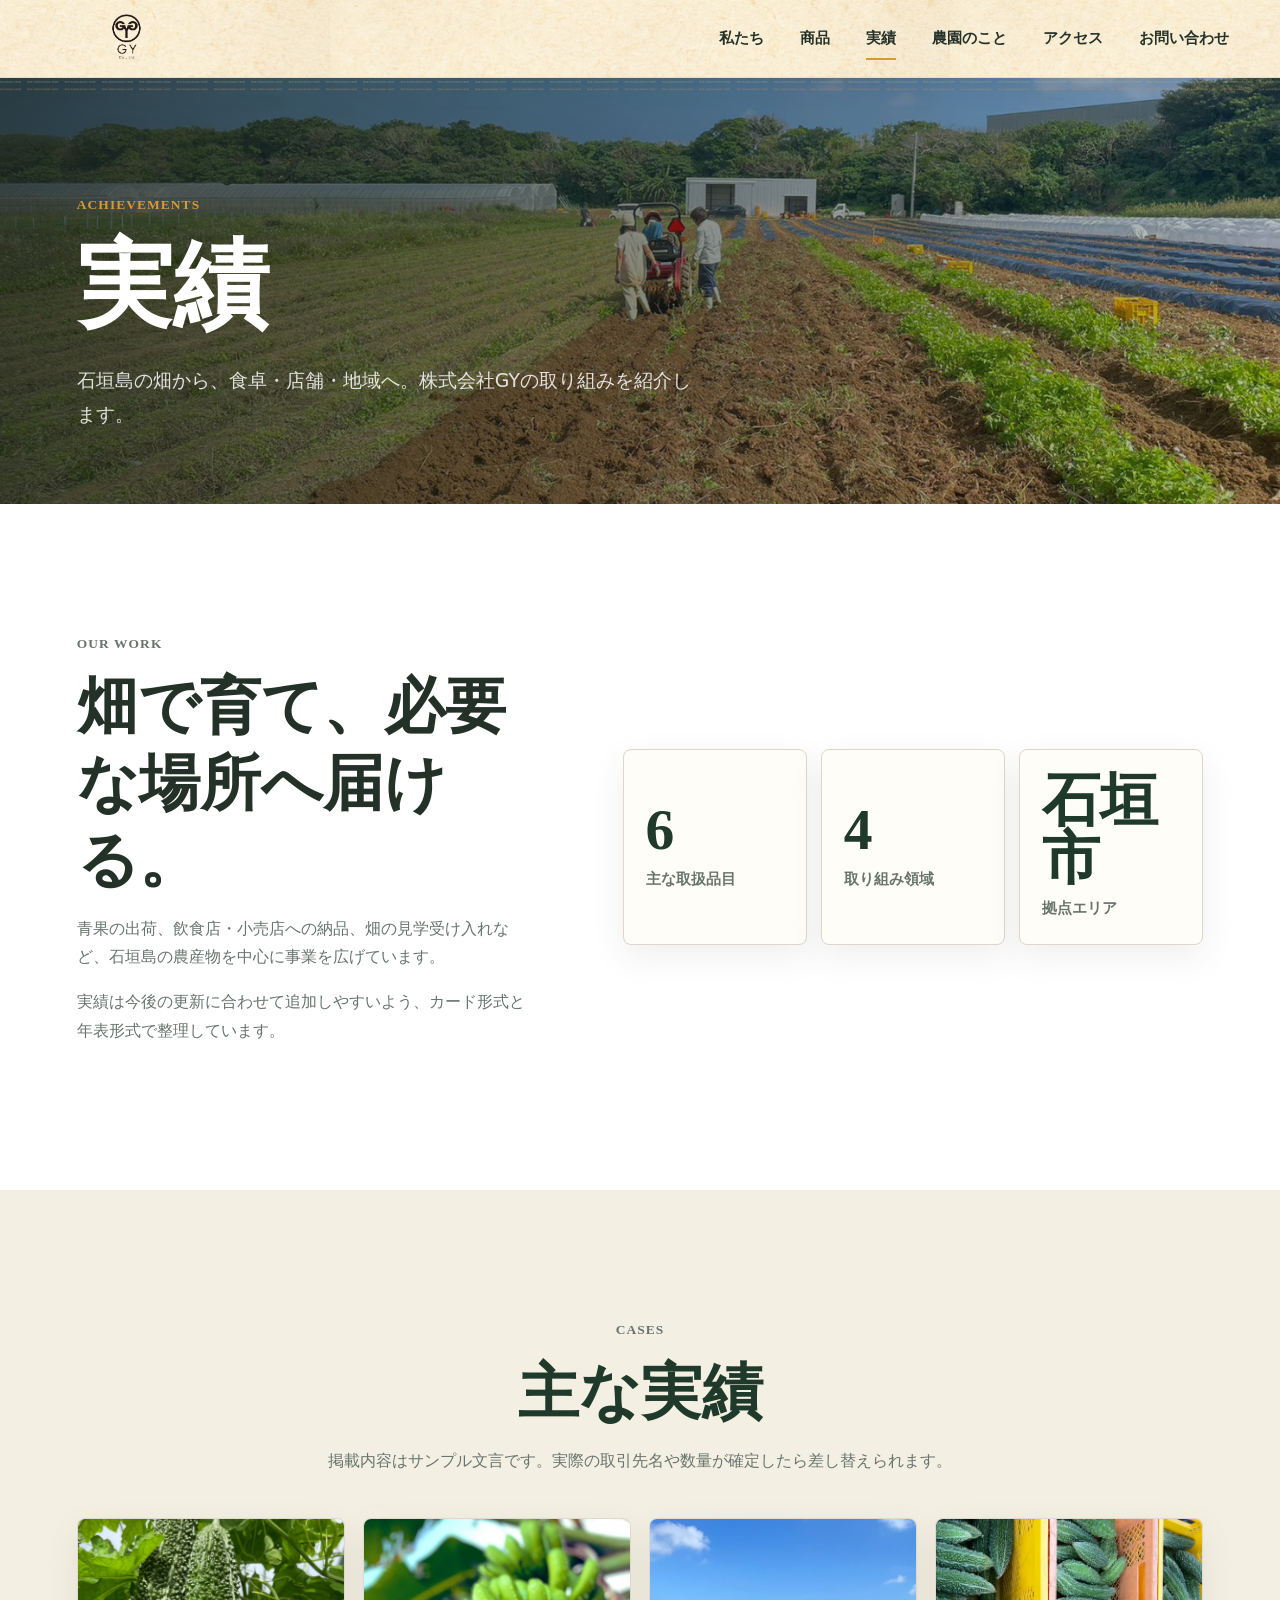
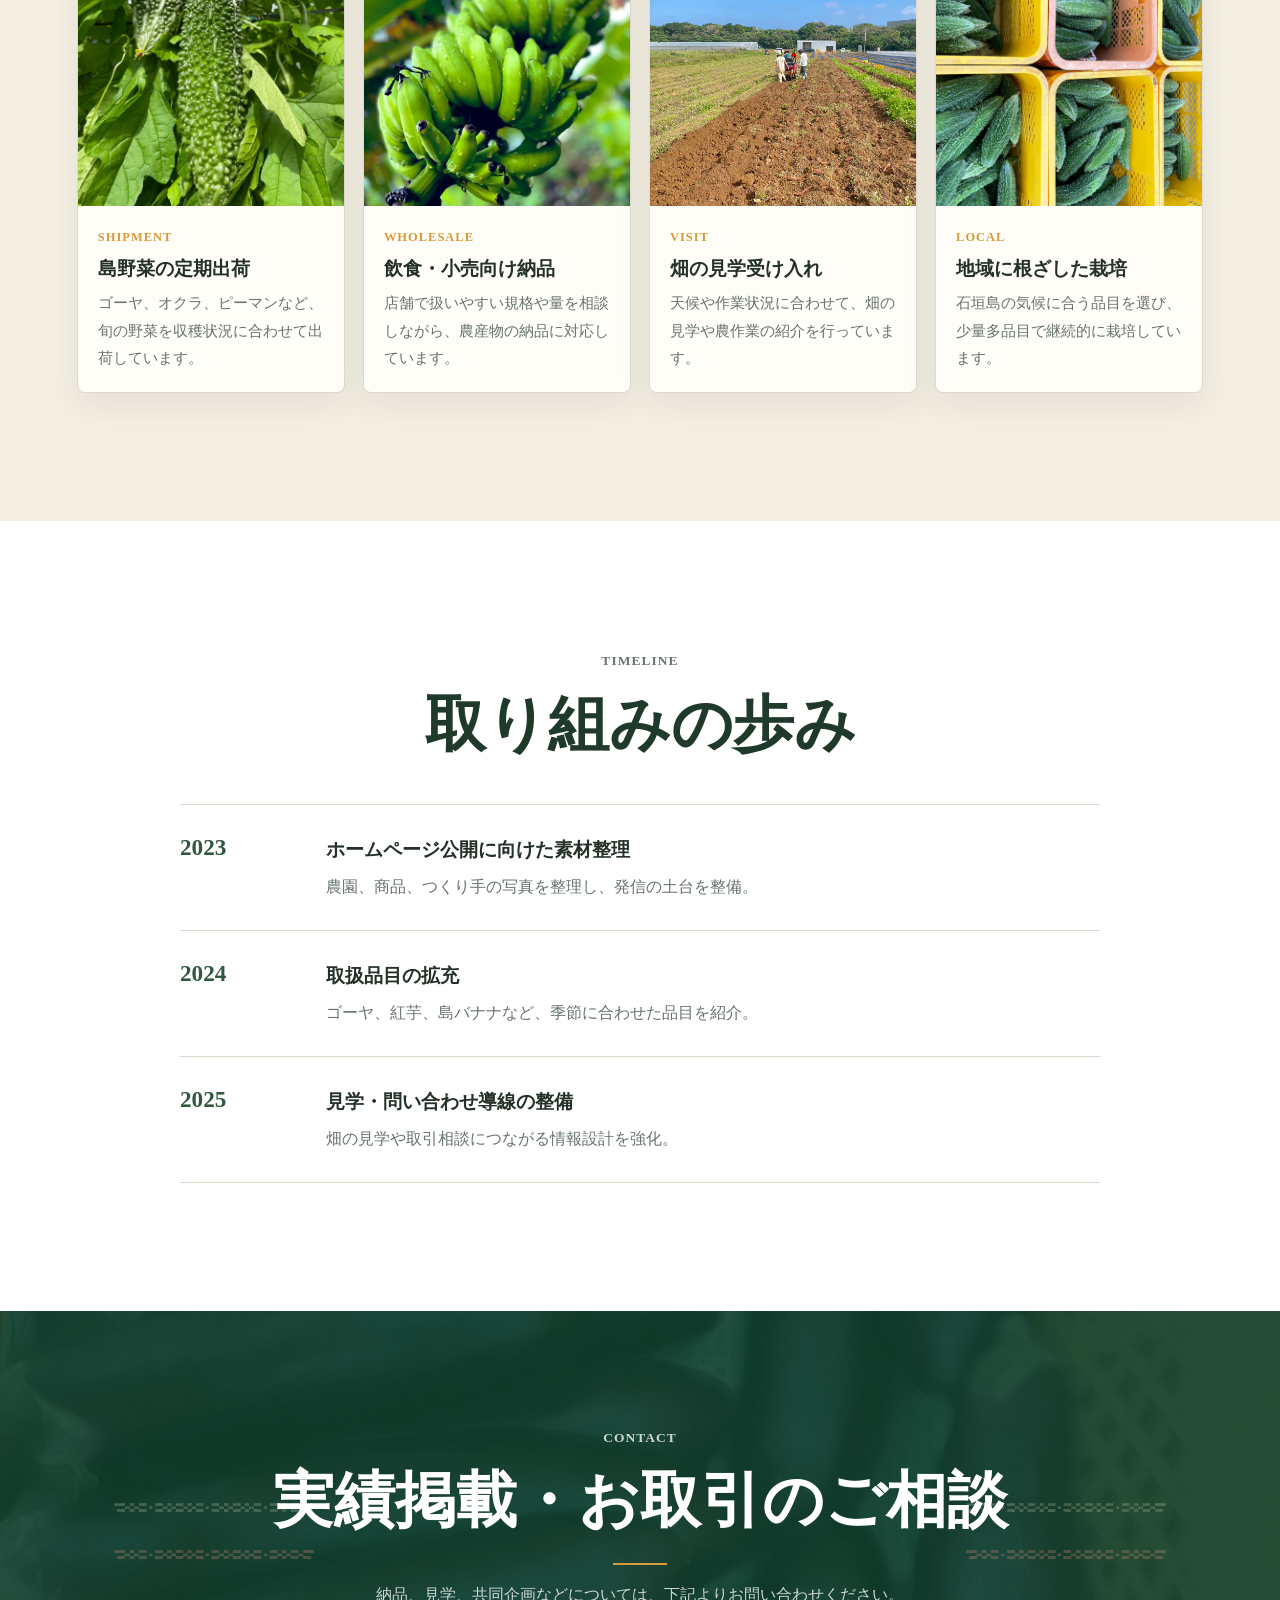
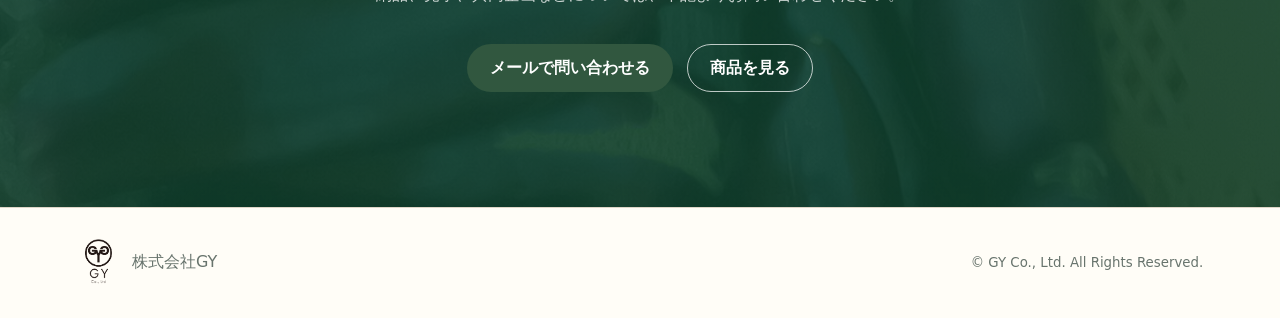
==== achievements.html @ 68aee855 "fix" ====
<!DOCTYPE html>
<html lang="ja">
<head>
  <meta charset="UTF-8">
  <meta name="viewport" content="width=device-width, initial-scale=1.0">
  <meta name="description" content="株式会社GYの出荷、取引、見学受け入れ、地域連携などの実績をご紹介します。">
  <meta name="referrer" content="strict-origin-when-cross-origin">
  <meta http-equiv="Content-Security-Policy" content="default-src 'self'; img-src 'self' data:; script-src 'self'; style-src 'self'; frame-src https://www.google.com; base-uri 'self'; form-action 'self'; object-src 'none'; upgrade-insecure-requests">
  <meta property="og:type" content="website">
  <meta property="og:title" content="実績 | 株式会社GY">
  <meta property="og:description" content="石垣島の畑から広がる、株式会社GYの取り組み実績です。">
  <meta property="og:image" content="./img/farm/LINE_ALBUM_HP素材_231117_31.jpg">
  <title>実績 | 株式会社GY</title>
  <link rel="stylesheet" href="./assets/css/styles.css">
  <script src="./assets/js/main.js" defer></script>
</head>
<body>
  <a class="skip-link" href="#main">本文へ移動</a>

  <header class="site-header" data-header>
    <a class="brand" href="./index.html#top" aria-label="株式会社GY ホーム">
      <img src="./img/logo_transparent.png" alt="株式会社GY" width="1122" height="1402">
    </a>

    <button class="menu-button" type="button" data-menu-button aria-controls="site-nav" aria-expanded="false">
      <span></span>
      <span></span>
      <span></span>
      <span class="sr-only">メニュー</span>
    </button>

    <nav class="site-nav" id="site-nav" data-menu>
      <a href="./index.html#about">私たち</a>
      <a href="./products.html">商品</a>
      <a href="./achievements.html" aria-current="page">実績</a>
      <a href="./index.html#farm">農園のこと</a>
      <a href="./index.html#access">アクセス</a>
      <a href="./index.html#contact">お問い合わせ</a>
    </nav>
  </header>

  <main id="main">
    <section class="page-hero achievements-page-hero" aria-labelledby="page-title">
      <div>
        <p class="eyebrow">Achievements</p>
        <h1 id="page-title">実績</h1>
        <p>石垣島の畑から、食卓・店舗・地域へ。株式会社GYの取り組みを紹介します。</p>
      </div>
    </section>

    <section class="section achievements-intro" aria-labelledby="achievement-summary-title">
      <div class="section-grid">
        <div class="section-copy">
          <p class="eyebrow">Our Work</p>
          <h2 id="achievement-summary-title">畑で育て、必要な場所へ届ける。</h2>
          <p>青果の出荷、飲食店・小売店への納品、畑の見学受け入れなど、石垣島の農産物を中心に事業を広げています。</p>
          <p>実績は今後の更新に合わせて追加しやすいよう、カード形式と年表形式で整理しています。</p>
        </div>
        <div class="achievement-stats" aria-label="実績概要">
          <div>
            <strong>6</strong>
            <span>主な取扱品目</span>
          </div>
          <div>
            <strong>4</strong>
            <span>取り組み領域</span>
          </div>
          <div>
            <strong>石垣市</strong>
            <span>拠点エリア</span>
          </div>
        </div>
      </div>
    </section>

    <section class="section achievements-section" aria-labelledby="achievement-list-title">
      <div class="section-heading">
        <p class="eyebrow">Cases</p>
        <h2 id="achievement-list-title">主な実績</h2>
        <p>掲載内容はサンプル文言です。実際の取引先名や数量が確定したら差し替えられます。</p>
      </div>

      <div class="achievement-grid">
        <article class="achievement-card">
          <img src="./img/item/goya/image.jpg" alt="ゴーヤ" width="768" height="1024" loading="lazy">
          <div>
            <p class="achievement-label">Shipment</p>
            <h3>島野菜の定期出荷</h3>
            <p>ゴーヤ、オクラ、ピーマンなど、旬の野菜を収穫状況に合わせて出荷しています。</p>
          </div>
        </article>
        <article class="achievement-card">
          <img src="./img/item/banana/image.jpg" alt="島バナナ" width="768" height="1024" loading="lazy">
          <div>
            <p class="achievement-label">Wholesale</p>
            <h3>飲食・小売向け納品</h3>
            <p>店舗で扱いやすい規格や量を相談しながら、農産物の納品に対応しています。</p>
          </div>
        </article>
        <article class="achievement-card">
          <img src="./img/farm/LINE_ALBUM_HP素材_231117_31.jpg" alt="畑での作業風景" width="1280" height="1280" loading="lazy">
          <div>
            <p class="achievement-label">Visit</p>
            <h3>畑の見学受け入れ</h3>
            <p>天候や作業状況に合わせて、畑の見学や農作業の紹介を行っています。</p>
          </div>
        </article>
        <article class="achievement-card">
          <img src="./img/farm/LINE_ALBUM_HP素材_231117_40.jpg" alt="農園の収穫物" width="1280" height="1280" loading="lazy">
          <div>
            <p class="achievement-label">Local</p>
            <h3>地域に根ざした栽培</h3>
            <p>石垣島の気候に合う品目を選び、少量多品目で継続的に栽培しています。</p>
          </div>
        </article>
      </div>
    </section>

    <section class="section timeline-section" aria-labelledby="timeline-title">
      <div class="section-heading">
        <p class="eyebrow">Timeline</p>
        <h2 id="timeline-title">取り組みの歩み</h2>
      </div>
      <ol class="timeline">
        <li>
          <time datetime="2023">2023</time>
          <div>
            <h3>ホームページ公開に向けた素材整理</h3>
            <p>農園、商品、つくり手の写真を整理し、発信の土台を整備。</p>
          </div>
        </li>
        <li>
          <time datetime="2024">2024</time>
          <div>
            <h3>取扱品目の拡充</h3>
            <p>ゴーヤ、紅芋、島バナナなど、季節に合わせた品目を紹介。</p>
          </div>
        </li>
        <li>
          <time datetime="2025">2025</time>
          <div>
            <h3>見学・問い合わせ導線の整備</h3>
            <p>畑の見学や取引相談につながる情報設計を強化。</p>
          </div>
        </li>
      </ol>
    </section>

    <section class="contact-section" aria-labelledby="achievement-contact-title">
      <div class="contact-inner">
        <p class="eyebrow">Contact</p>
        <h2 id="achievement-contact-title">実績掲載・お取引のご相談</h2>
        <p>納品、見学、共同企画などについては、下記よりお問い合わせください。</p>
        <div class="contact-actions">
          <a class="button button-primary" href="mailto:info@example.com">メールで問い合わせる</a>
          <a class="button button-outline" href="./products.html">商品を見る</a>
        </div>
      </div>
    </section>
  </main>

  <footer class="site-footer">
    <div>
      <img src="./img/logo_transparent.png" alt="株式会社GY" width="1122" height="1402" loading="lazy">
      <p>株式会社GY</p>
    </div>
    <small>&copy; GY Co., Ltd. All Rights Reserved.</small>
  </footer>
</body>
</html>
---- assets/css/styles.css ----
:root {
  --color-ink: #243128;
  --color-muted: #68746d;
  --color-paper: #fffdf7;
  --color-cream: #f4efe3;
  --color-leaf: #31573f;
  --color-leaf-dark: #1f392b;
  --color-sun: #d59a3a;
  --color-line: #ded6c8;
  --shadow-soft: 0 22px 70px rgba(34, 49, 40, 0.14);
  --header-height: 78px;
  font-family: "Hiragino Sans", "Yu Gothic", "YuGothic", "Noto Sans JP", system-ui, sans-serif;
}

* {
  box-sizing: border-box;
}

html {
  scroll-behavior: smooth;
  scroll-padding-top: var(--header-height);
}

body {
  margin: 0;
  color: var(--color-ink);
  background-color: var(--color-paper);
  background-image: url("../img/decor/paper-cream.png");
  background-position: center top;
  background-repeat: repeat;
  background-size: 560px auto;
  line-height: 1.8;
}

body.menu-open {
  overflow: hidden;
}

body.menu-open::before {
  position: fixed;
  inset: 0;
  z-index: 58;
  content: "";
  background: rgba(31, 57, 43, 0.38);
}

body.menu-open .site-header {
  z-index: 100;
}

img {
  display: block;
  max-width: 100%;
  height: auto;
}

a {
  color: inherit;
}

button,
a {
  -webkit-tap-highlight-color: transparent;
}

button {
  font: inherit;
}

.sr-only,
.skip-link {
  position: absolute;
  width: 1px;
  height: 1px;
  padding: 0;
  margin: -1px;
  overflow: hidden;
  clip: rect(0, 0, 0, 0);
  white-space: nowrap;
  border: 0;
}

.skip-link:focus {
  position: fixed;
  top: 12px;
  left: 12px;
  z-index: 100;
  width: auto;
  height: auto;
  padding: 10px 14px;
  clip: auto;
  color: #fff;
  background: var(--color-leaf-dark);
  border-radius: 999px;
}

.site-header {
  position: fixed;
  inset: 0 0 auto;
  z-index: 50;
  height: var(--header-height);
  display: flex;
  align-items: center;
  justify-content: space-between;
  gap: 28px;
  padding: 14px clamp(18px, 4vw, 56px);
  background-color: rgba(255, 253, 247, 0.94);
  background-image: url("../img/decor/paper-cream.png");
  background-position: center top;
  background-repeat: repeat;
  background-size: 560px auto;
  border-bottom: 1px solid rgba(222, 214, 200, 0.7);
  backdrop-filter: blur(16px);
}

.brand {
  display: inline-flex;
  align-items: center;
  justify-content: center;
  width: 86px;
  height: 48px;
  overflow: hidden;
}

.brand img {
  width: auto;
  height: 44px;
  object-fit: contain;
}

.site-nav {
  display: flex;
  align-items: center;
  gap: clamp(18px, 3vw, 36px);
  font-size: 0.92rem;
  font-weight: 700;
  letter-spacing: 0;
}

.site-nav a {
  position: relative;
  text-decoration: none;
}

.site-nav a::after {
  position: absolute;
  right: 0;
  bottom: -8px;
  left: 0;
  height: 2px;
  content: "";
  background: var(--color-sun);
  transform: scaleX(0);
  transform-origin: left;
  transition: transform 180ms ease;
}

.site-nav a:hover::after,
.site-nav a:focus-visible::after,
.site-nav a[aria-current="page"]::after {
  transform: scaleX(1);
}

.menu-button {
  display: none;
}

.hero {
  position: relative;
  min-height: 100svh;
  display: grid;
  align-items: end;
  padding: calc(var(--header-height) + 64px) clamp(18px, 6vw, 84px) 66px;
  overflow: hidden;
  color: #fff;
  background: var(--color-leaf-dark);
}

.hero-slider,
.hero-slide,
.hero::after {
  position: absolute;
  inset: 0;
}

.hero-slide {
  opacity: 0;
  background-position: center;
  background-size: cover;
  transform: scale(1.03);
  transition: opacity 900ms ease, transform 6s ease;
}

.hero-slide-1 {
  background-image: url("../../img/slider/image1.jpg");
}

.hero-slide-2 {
  background-image: url("../../img/slider/image2.jpg");
}

.hero-slide-3 {
  background-image: url("../../img/slider/image3.jpg");
}

.hero-slide-4 {
  background-image: url("../../img/slider/image4.jpg");
}

.hero-slide-5 {
  background-image: url("../../img/slider/image5.jpg");
}

.hero-slide.is-active {
  opacity: 1;
  transform: scale(1);
}

.hero::after {
  content: "";
  background:
    linear-gradient(90deg, rgba(18, 28, 22, 0.78), rgba(18, 28, 22, 0.28) 56%, rgba(18, 28, 22, 0.1)),
    linear-gradient(0deg, rgba(18, 28, 22, 0.48), rgba(18, 28, 22, 0.08));
}

.hero-content {
  position: relative;
  z-index: 1;
  max-width: 760px;
}

.eyebrow {
  margin: 0 0 12px;
  color: var(--color-sun);
  font-family: Georgia, "Times New Roman", serif;
  font-size: 0.84rem;
  font-weight: 700;
  letter-spacing: 0.08em;
  text-transform: uppercase;
}

.hero h1,
.section h2,
.story-copy h2,
.contact-inner h2 {
  margin: 0;
  font-family: "Hiragino Mincho ProN", "Yu Mincho", YuMincho, serif;
  font-weight: 700;
  letter-spacing: 0;
  line-height: 1.25;
}

.hero h1 {
  max-width: 9em;
  font-size: clamp(3rem, 8vw, 6.8rem);
}

.hero-copy {
  max-width: 620px;
  margin: 28px 0 0;
  font-size: clamp(1rem, 1.6vw, 1.18rem);
}

.hero-actions,
.contact-actions {
  display: flex;
  flex-wrap: wrap;
  gap: 14px;
  margin-top: 34px;
}

.button {
  display: inline-flex;
  min-height: 48px;
  align-items: center;
  justify-content: center;
  padding: 12px 22px;
  border: 1px solid transparent;
  border-radius: 999px;
  cursor: pointer;
  font-weight: 700;
  line-height: 1.2;
  text-decoration: none;
  transition: transform 180ms ease, background 180ms ease, color 180ms ease, border-color 180ms ease;
}

.button:hover,
.button:focus-visible {
  transform: translateY(-2px);
}

.button-primary {
  color: #fff;
  background: var(--color-leaf);
}

.button-primary:hover,
.button-primary:focus-visible {
  background: var(--color-leaf-dark);
}

.button-ghost {
  color: #fff;
  border-color: rgba(255, 255, 255, 0.72);
  background: rgba(255, 255, 255, 0.08);
}

.button-outline {
  color: var(--color-leaf-dark);
  border-color: var(--color-leaf);
  background: transparent;
}

.button-outline:hover,
.button-outline:focus-visible {
  color: #fff;
  background: var(--color-leaf);
}

.hero-note {
  position: absolute;
  right: clamp(18px, 4vw, 56px);
  bottom: 28px;
  z-index: 1;
  margin: 0;
  font-family: Georgia, "Times New Roman", serif;
  font-size: 0.84rem;
  letter-spacing: 0.08em;
  writing-mode: vertical-rl;
}

.section {
  padding: clamp(72px, 10vw, 128px) clamp(18px, 6vw, 84px);
}

.section-grid {
  display: grid;
  grid-template-columns: minmax(0, 0.88fr) minmax(0, 1.12fr);
  gap: clamp(36px, 7vw, 96px);
  align-items: center;
  max-width: 1180px;
  margin: 0 auto;
}

.section-copy {
  max-width: 560px;
}

.section-copy h2,
.section-heading h2,
.story-copy h2,
.contact-inner h2 {
  font-size: clamp(2rem, 4.8vw, 4.1rem);
}

.section-copy p,
.section-heading p,
.story-copy p,
.contact-inner p,
address {
  color: var(--color-muted);
  font-style: normal;
}

.photo-pair {
  display: grid;
  grid-template-columns: 1fr 0.72fr;
  gap: 18px;
  align-items: end;
}

.photo-pair img {
  width: 100%;
  aspect-ratio: 4 / 5;
  object-fit: cover;
  border-radius: 8px;
  box-shadow: var(--shadow-soft);
}

.photo-pair img:nth-child(2) {
  transform: translateY(42px);
}

.products-section {
  background: var(--color-cream);
}

.section-heading {
  max-width: 760px;
  margin: 0 auto 42px;
  text-align: center;
}

.product-grid {
  display: grid;
  grid-template-columns: repeat(4, minmax(0, 1fr));
  gap: 18px;
  max-width: 1220px;
  margin: 0 auto;
}

.product-card {
  overflow: hidden;
  background: var(--color-paper);
  border: 1px solid rgba(222, 214, 200, 0.9);
  border-radius: 8px;
  box-shadow: 0 12px 34px rgba(34, 49, 40, 0.08);
}

.product-card img {
  width: 100%;
  aspect-ratio: 1 / 1.18;
  object-fit: cover;
}

.product-card div {
  padding: 20px;
}

.product-card h3,
.person-card h3 {
  margin: 0 0 6px;
  font-size: 1.22rem;
  line-height: 1.35;
}

.product-card p {
  margin: 0;
  color: var(--color-muted);
  font-size: 0.95rem;
}

.product-label {
  margin-bottom: 8px;
  color: var(--color-sun) !important;
  font-family: Georgia, "Times New Roman", serif;
  font-size: 0.78rem !important;
  font-weight: 700;
  letter-spacing: 0.08em;
  text-transform: uppercase;
}

.is-hidden {
  display: none;
}

.products-section > .button {
  margin: 34px auto 0;
}

.page-hero {
  min-height: 56svh;
  display: grid;
  align-items: end;
  padding: calc(var(--header-height) + 72px) clamp(18px, 6vw, 84px) 72px;
  color: #fff;
  background:
    linear-gradient(90deg, rgba(18, 28, 22, 0.76), rgba(18, 28, 22, 0.22)),
    url("../../img/farm/LINE_ALBUM_HP素材_231117_28.jpg") center / cover;
}

.achievements-page-hero {
  background:
    linear-gradient(90deg, rgba(18, 28, 22, 0.78), rgba(18, 28, 22, 0.24)),
    url("../../img/farm/LINE_ALBUM_HP素材_231117_31.jpg") center / cover;
}

.page-hero > div {
  max-width: 760px;
}

.page-hero h1 {
  margin: 0;
  font-family: "Hiragino Mincho ProN", "Yu Mincho", YuMincho, serif;
  font-size: clamp(3rem, 8vw, 6rem);
  line-height: 1.18;
  letter-spacing: 0;
}

.page-hero p:last-child {
  max-width: 620px;
  margin: 22px 0 0;
  color: rgba(255, 255, 255, 0.84);
  font-size: clamp(1rem, 1.6vw, 1.18rem);
}

.products-page-section {
  background: var(--color-paper);
}

.product-grid-wide {
  grid-template-columns: repeat(3, minmax(0, 1fr));
}

.product-slider-shell {
  max-width: 1220px;
  margin: 0 auto;
}

.achievements-intro {
  background: #fff;
}

.achievement-stats {
  display: grid;
  grid-template-columns: repeat(3, minmax(0, 1fr));
  gap: 14px;
}

.achievement-stats div {
  min-height: 156px;
  display: grid;
  align-content: center;
  gap: 8px;
  padding: 22px;
  border: 1px solid var(--color-line);
  border-radius: 8px;
  background: var(--color-paper);
  box-shadow: 0 12px 34px rgba(34, 49, 40, 0.08);
}

.achievement-stats strong {
  color: var(--color-leaf-dark);
  font-family: Georgia, "Times New Roman", serif;
  font-size: clamp(2rem, 4.5vw, 3.8rem);
  line-height: 1;
}

.achievement-stats span {
  color: var(--color-muted);
  font-size: 0.92rem;
  font-weight: 700;
}

.achievements-section {
  background: var(--color-cream);
}

.achievement-grid {
  display: grid;
  grid-template-columns: repeat(4, minmax(0, 1fr));
  gap: 18px;
  max-width: 1220px;
  margin: 0 auto;
}

.achievement-card {
  overflow: hidden;
  border: 1px solid rgba(222, 214, 200, 0.9);
  border-radius: 8px;
  background: var(--color-paper);
  box-shadow: 0 12px 34px rgba(34, 49, 40, 0.08);
}

.achievement-card img {
  width: 100%;
  aspect-ratio: 1 / 1.08;
  object-fit: cover;
}

.achievement-card div {
  padding: 20px;
}

.achievement-card h3 {
  margin: 0 0 8px;
  font-size: 1.2rem;
  line-height: 1.35;
}

.achievement-card p {
  margin: 0;
  color: var(--color-muted);
  font-size: 0.95rem;
}

.achievement-label {
  margin-bottom: 8px !important;
  color: var(--color-sun) !important;
  font-family: Georgia, "Times New Roman", serif;
  font-size: 0.78rem !important;
  font-weight: 700;
  letter-spacing: 0.08em;
  text-transform: uppercase;
}

.timeline-section {
  background: #fff;
}

.timeline {
  max-width: 920px;
  margin: 0 auto;
  padding: 0;
  list-style: none;
}

.timeline li {
  display: grid;
  grid-template-columns: 120px 1fr;
  gap: 26px;
  padding: 28px 0;
  border-top: 1px solid var(--color-line);
}

.timeline li:last-child {
  border-bottom: 1px solid var(--color-line);
}

.timeline time {
  color: var(--color-leaf);
  font-family: Georgia, "Times New Roman", serif;
  font-size: 1.45rem;
  font-weight: 700;
  line-height: 1.25;
}

.timeline h3 {
  margin: 0 0 6px;
  font-size: 1.18rem;
}

.timeline p {
  margin: 0;
  color: var(--color-muted);
}

.story-band {
  display: grid;
  grid-template-columns: minmax(0, 1.08fr) minmax(0, 0.92fr);
  min-height: 680px;
  background: var(--color-leaf-dark);
  color: #fff;
}

.story-media img {
  width: 100%;
  height: 100%;
  min-height: 420px;
  object-fit: cover;
}

.story-copy {
  align-self: center;
  padding: clamp(56px, 8vw, 100px);
}

.story-copy p,
.story-copy dd {
  color: rgba(255, 255, 255, 0.78);
}

.farm-facts {
  display: grid;
  gap: 18px;
  margin: 34px 0 0;
}

.farm-facts div {
  padding-top: 18px;
  border-top: 1px solid rgba(255, 255, 255, 0.18);
}

.farm-facts dt {
  color: var(--color-sun);
  font-family: Georgia, "Times New Roman", serif;
  font-size: 0.78rem;
  font-weight: 700;
  letter-spacing: 0.08em;
  text-transform: uppercase;
}

.farm-facts dd {
  margin: 2px 0 0;
}

.people-grid {
  display: grid;
  grid-template-columns: repeat(2, minmax(0, 360px));
  justify-content: center;
  gap: 22px;
}

.person-card {
  display: grid;
  grid-template-columns: 112px 1fr;
  gap: 18px;
  align-items: center;
  padding: 18px;
  border: 1px solid var(--color-line);
  border-radius: 8px;
  background: #fff;
}

.person-card img {
  width: 112px;
  aspect-ratio: 1;
  object-fit: cover;
  object-position: center top;
  border-radius: 50%;
}

.person-card p {
  margin: 0;
  color: var(--color-muted);
}

.person-role {
  margin-bottom: 6px !important;
  color: var(--color-sun) !important;
  font-size: 0.82rem;
  font-weight: 700;
  letter-spacing: 0.08em;
  text-transform: uppercase;
}

.access-section {
  position: relative;
  overflow: hidden;
  background:
    linear-gradient(rgba(255, 253, 247, 0.76), rgba(255, 253, 247, 0.76)),
    url("../img/decor/paper-cream.png") center / 720px auto;
}

.access-section::before,
.access-section::after {
  position: absolute;
  content: "";
  background: url("../img/decor/crop-sketches.png") center / contain no-repeat;
  opacity: 0.16;
  pointer-events: none;
}

.access-section::before {
  left: -80px;
  bottom: -40px;
  width: min(32vw, 420px);
  aspect-ratio: 1;
}

.access-section::after {
  right: -90px;
  top: 18%;
  width: min(26vw, 360px);
  aspect-ratio: 1;
  transform: scaleX(-1);
}

.access-section .section-grid {
  position: relative;
  z-index: 1;
}

.access-section .section-copy h2 {
  position: relative;
  margin-bottom: 30px;
}

.access-section .section-copy h2::after,
.contact-inner h2::after {
  display: block;
  width: 54px;
  height: 2px;
  margin-top: 24px;
  content: "";
  background: var(--color-sun);
}

.access-info {
  display: grid;
  gap: 0;
  margin-top: 28px;
  border-top: 1px solid rgba(222, 199, 163, 0.62);
}

.access-info div {
  display: grid;
  grid-template-columns: 42px 1fr;
  gap: 18px;
  padding: 18px 0;
  border-bottom: 1px solid rgba(222, 199, 163, 0.62);
}

.access-info p {
  margin: 0;
  color: var(--color-ink);
}

.access-info strong {
  display: inline-block;
  margin-bottom: 6px;
}

.access-icon {
  display: grid;
  width: 34px;
  height: 34px;
  place-items: center;
  color: var(--color-leaf-dark);
  background: rgba(49, 87, 63, 0.12);
  border-radius: 50%;
  font-size: 0.72rem;
}

.access-section address {
  display: none;
}

.map-frame {
  min-height: 430px;
  overflow: hidden;
  padding: 18px;
  border: 1px solid rgba(222, 199, 163, 0.76);
  border-radius: 18px;
  background:
    linear-gradient(rgba(255, 253, 247, 0.72), rgba(255, 253, 247, 0.72)),
    url("../img/decor/paper-cream.png") center / 560px auto;
  box-shadow: 0 18px 38px rgba(54, 41, 22, 0.16);
}

.map-frame iframe {
  width: 100%;
  height: 100%;
  min-height: 430px;
  border: 0;
  border-radius: 12px;
}

.contact-section {
  position: relative;
  padding: clamp(72px, 9vw, 120px) clamp(18px, 6vw, 84px);
  overflow: hidden;
  color: #fff;
  background:
    linear-gradient(rgba(16, 62, 43, 0.9), rgba(16, 62, 43, 0.9)),
    url("../../img/farm/LINE_ALBUM_HP素材_231117_39.jpg") center / cover;
}

.contact-section::before {
  position: absolute;
  inset: 0;
  content: "";
  background:
    url("../img/decor/ornament-lines.png") 9% 42% / 240px auto no-repeat,
    url("../img/decor/ornament-lines.png") 91% 42% / 240px auto no-repeat;
  opacity: 0.32;
  pointer-events: none;
}

.contact-inner {
  position: relative;
  z-index: 1;
  max-width: 760px;
  margin: 0 auto;
  text-align: center;
}

.contact-inner p {
  color: rgba(255, 255, 255, 0.78);
}

.contact-inner h2::after {
  margin-right: auto;
  margin-left: auto;
}

.contact-actions {
  justify-content: center;
}

.contact-section .button-outline {
  color: #fff;
  border-color: rgba(255, 255, 255, 0.72);
}

.contact-section .button-outline:hover,
.contact-section .button-outline:focus-visible {
  color: var(--color-leaf-dark);
  background: #fff;
}

.site-footer {
  display: flex;
  align-items: center;
  justify-content: space-between;
  gap: 24px;
  padding: 28px clamp(18px, 6vw, 84px);
  color: var(--color-muted);
  background: var(--color-paper);
  border-top: 1px solid var(--color-line);
}

.site-footer div {
  display: flex;
  align-items: center;
  gap: 12px;
}

.site-footer img {
  width: auto;
  height: 54px;
  object-fit: contain;
}

.site-footer p,
.site-footer small {
  margin: 0;
}

body {
  background-color: #fbf4e5;
  background-image: url("../img/decor/paper-cream.png");
  background-size: 720px auto;
}

.site-header {
  background-color: rgba(255, 250, 239, 0.96);
  background-image: url("../img/decor/paper-cream.png");
  background-size: 620px auto;
  box-shadow: 0 10px 28px rgba(54, 41, 22, 0.08);
}

.site-header::after {
  position: absolute;
  right: 0;
  bottom: -18px;
  left: 0;
  height: 18px;
  content: "";
  background: url("../img/decor/ornament-lines.png") center / auto 28px repeat-x;
  opacity: 0.55;
  pointer-events: none;
}

.brand {
  width: 150px;
  height: 60px;
}

.brand img {
  height: 56px;
}

.hero {
  min-height: clamp(560px, 82svh, 860px);
  margin-top: 0;
  border-bottom: 1px solid rgba(222, 199, 163, 0.65);
}

.hero::before {
  position: absolute;
  right: 0;
  bottom: 0;
  left: 0;
  z-index: 1;
  height: 18px;
  content: "";
  background: url("../img/decor/ornament-lines.png") center / auto 28px repeat-x;
  opacity: 0.5;
  pointer-events: none;
}

.hero + .people-section {
  position: relative;
  overflow: hidden;
}

.hero + .people-section::before,
.products-section::after {
  position: absolute;
  content: "";
  background-repeat: no-repeat;
  background-size: contain;
  pointer-events: none;
  opacity: 0.78;
}

.hero + .people-section::before {
  top: 28px;
  left: -28px;
  width: min(26vw, 280px);
  aspect-ratio: 1;
  background-image: url("../img/decor/leaf-flower-left.png");
}

.products-section {
  position: relative;
  overflow: hidden;
  background:
    linear-gradient(rgba(246, 235, 216, 0.74), rgba(246, 235, 216, 0.74)),
    url("../img/decor/paper-cream.png") center / 720px auto;
}

.products-section::after {
  right: -34px;
  top: 28px;
  width: min(22vw, 250px);
  aspect-ratio: 1;
  background-image: url("../img/decor/leaf-corner-right.png");
}

.section-heading {
  position: relative;
  z-index: 1;
}

.section-heading h2 {
  color: var(--color-leaf-dark);
}

.people-grid {
  grid-template-columns: repeat(2, minmax(0, 500px));
  max-width: 1120px;
  margin: 0 auto;
}

.person-card {
  position: relative;
  grid-template-columns: 190px 1fr;
  min-height: 250px;
  padding: 34px 42px;
  overflow: hidden;
  border-color: rgba(222, 199, 163, 0.78);
  border-radius: 8px;
  background:
    linear-gradient(rgba(255, 253, 247, 0.92), rgba(255, 253, 247, 0.92)),
    url("../img/decor/paper-cream.png") center / 620px auto;
  box-shadow: 0 18px 36px rgba(66, 50, 29, 0.12);
}

.person-card::after {
  position: absolute;
  right: -20px;
  bottom: -18px;
  width: 180px;
  aspect-ratio: 1;
  content: "";
  background: url("../img/decor/crop-sketches.png") right bottom / 360px auto no-repeat;
  opacity: 0.2;
}

.person-card img {
  width: 170px;
  box-shadow: 0 8px 20px rgba(54, 41, 22, 0.12);
}

.person-card h3 {
  color: var(--color-leaf-dark);
  font-family: "Hiragino Mincho ProN", "Yu Mincho", YuMincho, serif;
  font-size: clamp(1.8rem, 3vw, 2.4rem);
}

.person-card div {
  position: relative;
  z-index: 1;
}

.person-role,
.product-label {
  color: var(--color-sun) !important;
}

.product-grid {
  position: relative;
  z-index: 1;
}

.product-card {
  position: relative;
  border-color: rgba(222, 199, 163, 0.8);
  background:
    linear-gradient(rgba(255, 253, 247, 0.9), rgba(255, 253, 247, 0.9)),
    url("../img/decor/paper-cream.png") center / 560px auto;
  box-shadow: 0 14px 30px rgba(66, 50, 29, 0.12);
}

.product-card div {
  position: relative;
  min-height: 160px;
  padding-right: 58px;
}

.product-card h3 {
  color: var(--color-leaf-dark);
  font-family: "Hiragino Mincho ProN", "Yu Mincho", YuMincho, serif;
}

.product-card div::after {
  position: absolute;
  right: 16px;
  bottom: 12px;
  width: 80px;
  height: 56px;
  content: "";
  background: url("../img/decor/crop-sketches.png") center / 220px auto no-repeat;
  opacity: 0.16;
}

.product-arrow {
  position: absolute;
  right: 18px;
  bottom: 18px;
  z-index: 1;
  display: grid;
  width: 40px;
  height: 40px;
  place-items: center;
  color: #fff;
  background: var(--color-leaf-dark);
  border-radius: 50%;
  font-size: 1.2rem;
  line-height: 1;
  text-decoration: none;
}

.products-section > .button {
  position: relative;
  z-index: 1;
}

@media (prefers-reduced-motion: reduce) {
  *,
  *::before,
  *::after {
    scroll-behavior: auto !important;
    transition-duration: 0.01ms !important;
    animation-duration: 0.01ms !important;
    animation-iteration-count: 1 !important;
  }
}

@media (max-width: 1120px) {
  .site-nav {
    gap: 18px;
    font-size: 0.86rem;
  }
}

@media (max-width: 1020px) {
  .product-grid,
  .achievement-grid {
    grid-template-columns: repeat(2, minmax(0, 1fr));
  }

  .section-grid,
  .story-band {
    grid-template-columns: 1fr;
  }

  .story-copy {
    max-width: 720px;
  }
}

@media (max-width: 760px) {
  :root {
    --header-height: 96px;
  }

  .site-header {
    justify-content: center;
    padding: 12px 18px;
    background-color: rgba(255, 253, 247, 0.98);
    background-image: url("../img/decor/paper-cream.png");
    background-position: center top;
    background-repeat: repeat;
    background-size: 520px auto;
    backdrop-filter: none;
    -webkit-backdrop-filter: none;
  }

  .brand {
    position: relative;
    z-index: 61;
    width: 132px;
    height: 70px;
    pointer-events: auto;
  }

  .brand img {
    width: auto;
    height: 64px;
  }

  .menu-button {
    position: relative;
    z-index: 80;
    display: flex;
    width: 64px;
    height: 64px;
    align-items: stretch;
    justify-content: center;
    flex-direction: column;
    gap: 9px;
    padding: 0;
    border: 0;
    border-radius: 0;
    background: transparent;
    overflow: visible;
  }

  .site-header .menu-button {
    position: absolute;
    top: max(16px, env(safe-area-inset-top));
    right: max(20px, env(safe-area-inset-right));
    z-index: 90;
  }

  .menu-button span:not(.sr-only) {
    width: 32px;
    height: 3px;
    background: var(--color-ink);
    transition: transform 180ms ease, opacity 180ms ease;
  }

  .menu-button[aria-expanded="true"] span:nth-child(1) {
    transform: translateY(12px) rotate(45deg);
  }

  .menu-button[aria-expanded="true"] span:nth-child(2) {
    opacity: 0;
  }

  .menu-button[aria-expanded="true"] span:nth-child(3) {
    transform: translateY(-12px) rotate(-45deg);
  }

  .site-nav {
    position: fixed;
    top: 0;
    right: 0;
    bottom: auto;
    left: auto;
    z-index: 75;
    display: flex;
    flex-direction: column;
    align-items: stretch;
    gap: 0;
    width: min(86vw, 360px);
    max-width: calc(100vw - 24px);
    height: 100vh;
    height: 100dvh;
    visibility: hidden;
    padding: calc(env(safe-area-inset-top) + 92px) max(22px, env(safe-area-inset-right)) 34px 22px;
    overflow-y: auto;
    border-left: 1px solid var(--color-line);
    background-color: rgba(255, 253, 247, 0.98);
    background-image: url("../img/decor/paper-cream.png");
    background-position: center top;
    background-repeat: repeat;
    background-size: 520px auto;
    font-size: 1.32rem;
    opacity: 0;
    box-shadow: -20px 0 50px rgba(34, 49, 40, 0.18);
    transform: translateX(100%);
    transition: opacity 180ms ease, visibility 180ms ease, transform 180ms ease;
  }

  .site-nav a {
    width: 100%;
    max-width: 280px;
    padding: 15px 0;
    border-bottom: 1px solid rgba(222, 214, 200, 0.42);
    text-align: left;
  }

  .site-nav a::after {
    display: none;
  }

  .site-nav.is-open {
    visibility: visible;
    opacity: 1;
    transform: translateX(0);
  }

  .hero {
    min-height: 92svh;
    padding: calc(var(--header-height) + 44px) 18px 58px;
  }

  .page-hero {
    min-height: 360px;
    padding: calc(var(--header-height) + 42px) 28px 48px;
  }

  .hero h1 {
    font-size: clamp(2.7rem, 14vw, 4.5rem);
  }

  .hero-copy {
    margin-top: 20px;
  }

  .hero-actions,
  .contact-actions {
    display: grid;
    grid-template-columns: 1fr;
  }

  .button {
    width: 100%;
  }

  .hero-note {
    display: none;
  }

  .section {
    padding: 64px 18px;
  }

  .products-page-section {
    position: relative;
    padding: 48px 18px 64px;
  }

  .products-page-section::before,
  .products-page-section::after {
    position: absolute;
    content: "";
    background-repeat: no-repeat;
    background-size: contain;
    opacity: 0.34;
    pointer-events: none;
  }

  .products-page-section::before {
    top: 10px;
    left: -56px;
    width: 180px;
    aspect-ratio: 1;
    background-image: url("../img/decor/leaf-corner-right.png");
    transform: scaleX(-1) rotate(-8deg);
  }

  .products-page-section::after {
    right: -64px;
    top: 110px;
    width: 160px;
    aspect-ratio: 1;
    background-image: url("../img/decor/leaf-flower-left.png");
  }

  .products-page-section .section-heading {
    position: relative;
    z-index: 1;
    margin-bottom: 30px;
  }

  .products-page-section .section-heading h2 {
    font-size: clamp(2rem, 10vw, 3.2rem);
  }

  .photo-pair {
    grid-template-columns: 1fr;
    gap: 22px;
    padding: 0 clamp(8px, 4vw, 18px);
  }

  .photo-pair img {
    aspect-ratio: 1 / 1.08;
    border-radius: 28% 28% 24% 24% / 18% 18% 16% 16%;
    box-shadow: 0 18px 44px rgba(34, 49, 40, 0.14);
  }

  .photo-pair img:nth-child(2) {
    transform: none;
  }

  .product-grid,
  .achievement-grid,
  .achievement-stats,
  .people-grid {
    grid-template-columns: 1fr;
  }

  .products-page-section .product-slider-shell {
    position: relative;
    z-index: 1;
    max-width: none;
    margin: 0;
    padding: 0;
    overflow: visible;
    border: 0;
    background: transparent;
    box-shadow: none;
  }

  .products-page-section .product-slider-shell::before {
    display: none;
  }

  .products-page-section .product-grid-wide {
    display: grid;
    grid-template-columns: repeat(2, minmax(0, 1fr));
    max-width: none;
    gap: 16px;
    margin: 0;
    padding: 0;
    overflow: visible;
  }

  .product-card,
  .achievement-card {
    display: grid;
    grid-template-columns: 42% 1fr;
  }

  .products-page-section .product-card {
    display: grid;
    grid-template-columns: 1fr;
    border: 1px solid rgba(222, 199, 163, 0.82);
    border-radius: 8px;
    box-shadow: 0 12px 26px rgba(66, 50, 29, 0.12);
  }

  .product-card img,
  .achievement-card img {
    height: 100%;
    aspect-ratio: auto;
  }

  .products-page-section .product-card img {
    height: auto;
    aspect-ratio: 1 / 0.86;
  }

  .product-card div,
  .achievement-card div {
    padding: 16px;
  }

  .products-page-section .product-card div {
    min-height: 190px;
    padding: 18px 16px 58px;
  }

  .products-page-section .product-card h3 {
    font-size: 1.45rem;
  }

  .products-page-section .product-card p {
    font-size: 0.92rem;
  }

  .products-page-section .product-arrow {
    width: 38px;
    height: 38px;
  }

  .achievement-stats div {
    min-height: 120px;
  }

  .timeline li {
    grid-template-columns: 1fr;
    gap: 10px;
  }

  .story-band {
    min-height: 0;
  }

  .story-copy {
    padding: 54px 18px 64px;
  }

  .person-card {
    grid-template-columns: 86px 1fr;
  }

  .person-card img {
    width: 86px;
  }

  .map-frame,
  .map-frame iframe {
    min-height: 340px;
  }

  .access-section .section-grid {
    gap: 30px;
  }

  .access-info div {
    grid-template-columns: 36px 1fr;
    gap: 14px;
  }

  .contact-section {
    padding: 74px 18px;
  }

  .contact-inner h2 {
    font-size: clamp(2.1rem, 10vw, 3.4rem);
  }

  .site-footer {
    display: grid;
    justify-items: start;
    padding: 24px 18px;
  }
}

@media (max-width: 420px) {
  .product-card,
  .achievement-card {
    grid-template-columns: 1fr;
  }

  .product-card img,
  .achievement-card img {
    aspect-ratio: 1.2;
  }
}
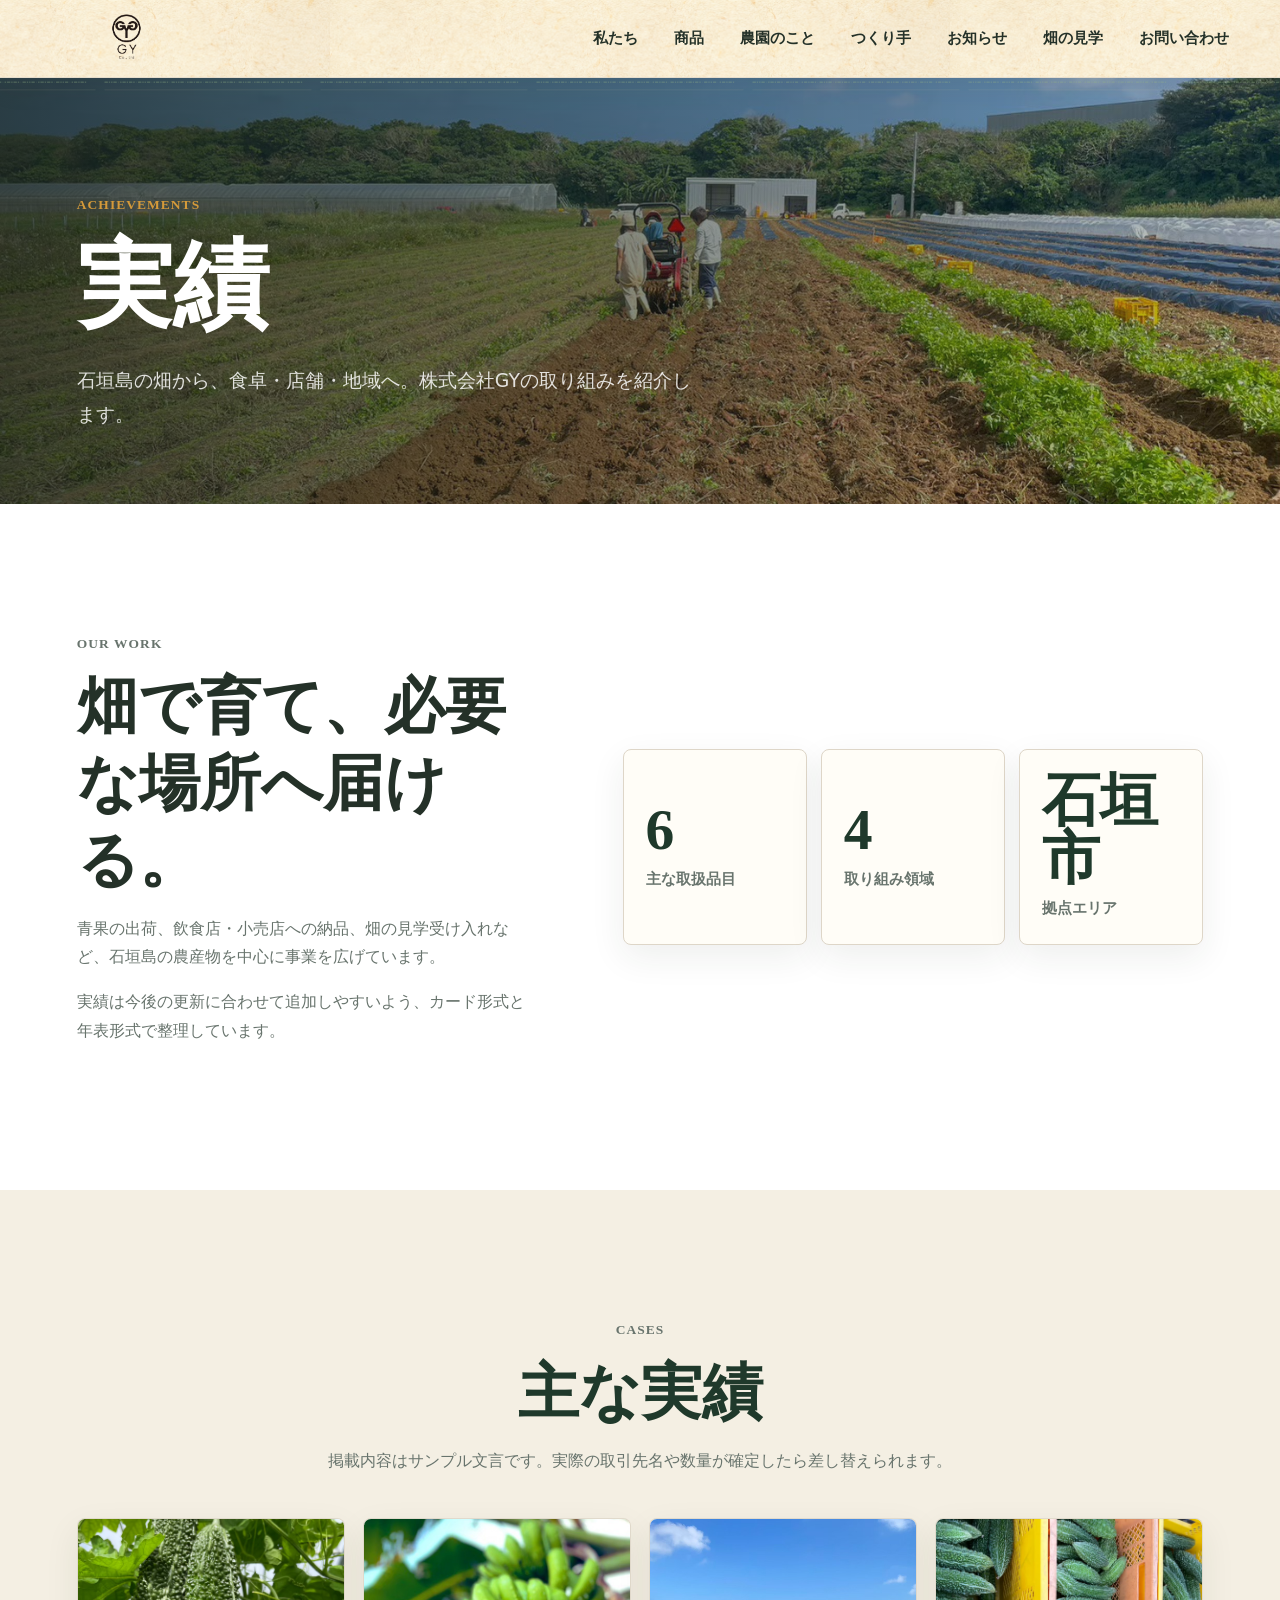
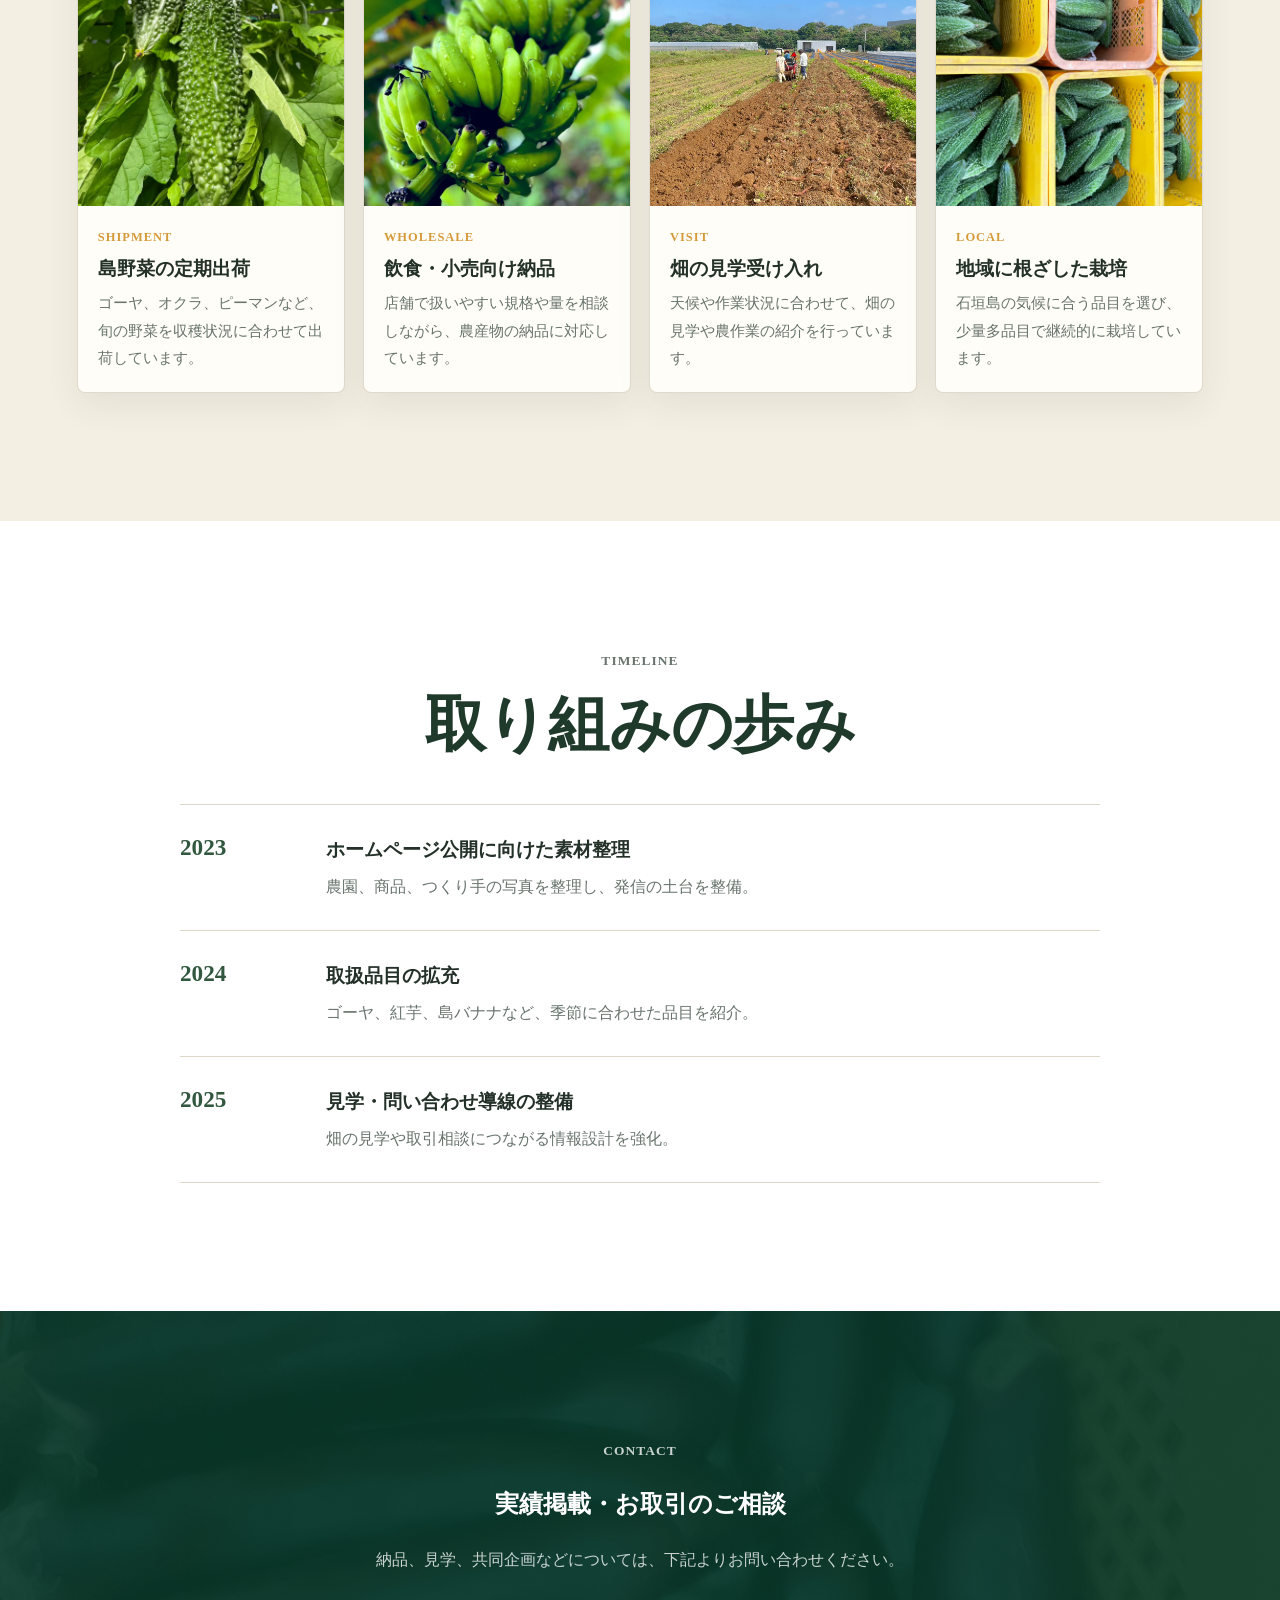
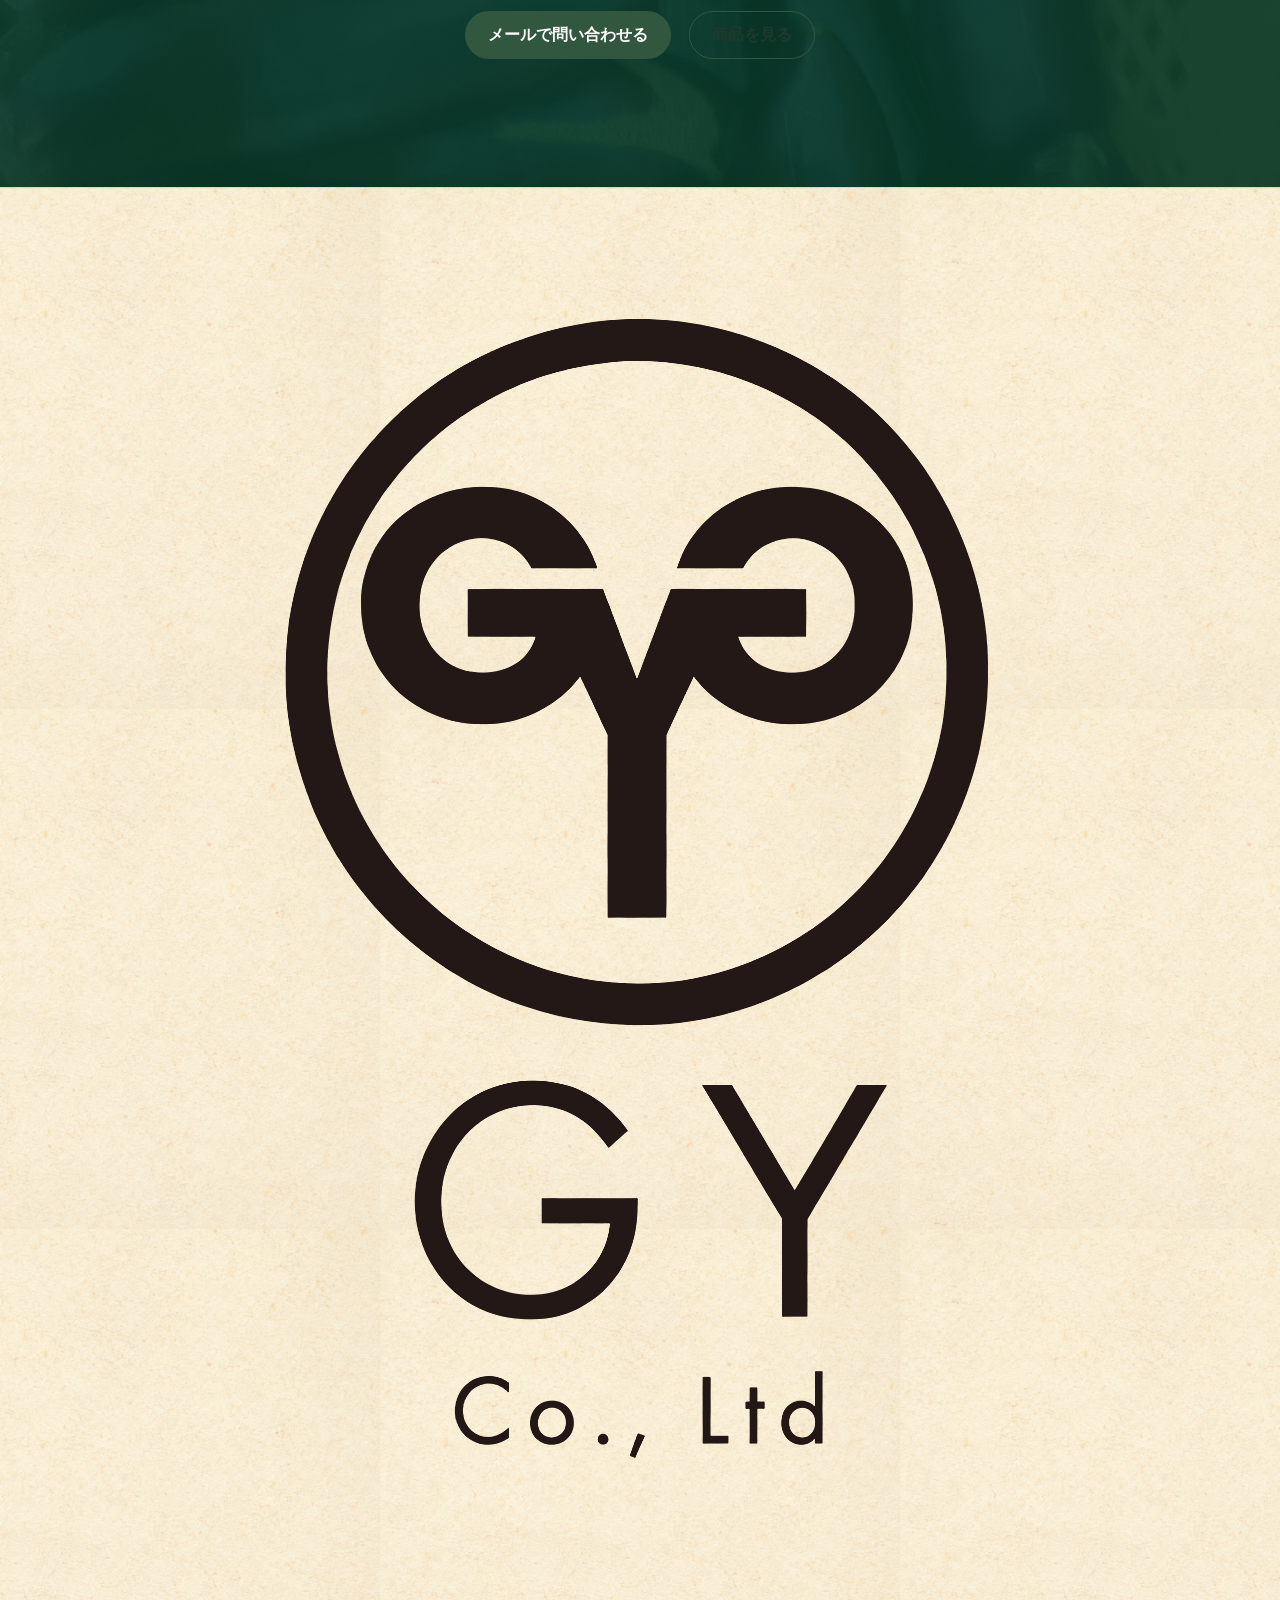
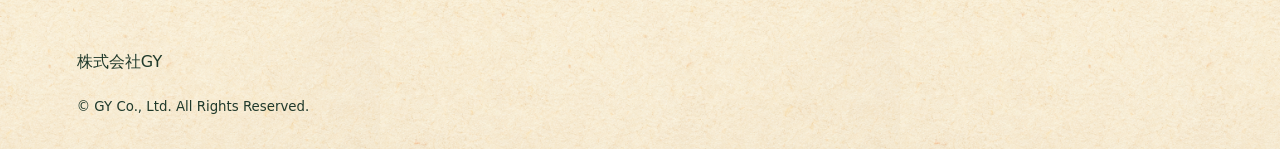
==== commit e0891533: "fix" ====
--- a/achievements.html
+++ b/achievements.html
@@ -9,8 +9,13 @@
   <meta property="og:type" content="website">
   <meta property="og:title" content="実績 | 株式会社GY">
   <meta property="og:description" content="石垣島の畑から広がる、株式会社GYの取り組み実績です。">
-  <meta property="og:image" content="./img/farm/LINE_ALBUM_HP素材_231117_31.jpg">
+  <meta property="og:image" content="./img/farm/farm-31.jpg">
   <title>実績 | 株式会社GY</title>
+  <link rel="icon" href="./assets/favicon/favicon.ico" sizes="any">
+  <link rel="icon" href="./assets/favicon/favicon.svg" type="image/svg+xml">
+  <link rel="apple-touch-icon" href="./assets/favicon/apple-touch-icon.png">
+  <link rel="manifest" href="./assets/favicon/site.webmanifest">
+  <meta name="theme-color" content="#173C2D">
   <link rel="stylesheet" href="./assets/css/styles.css">
   <script src="./assets/js/main.js" defer></script>
 </head>
@@ -31,10 +36,11 @@
 
     <nav class="site-nav" id="site-nav" data-menu>
       <a href="./index.html#about">私たち</a>
-      <a href="./products.html">商品</a>
-      <a href="./achievements.html" aria-current="page">実績</a>
+      <a href="./index.html#products">商品</a>
       <a href="./index.html#farm">農園のこと</a>
-      <a href="./index.html#access">アクセス</a>
+      <a href="./index.html#members">つくり手</a>
+      <a href="./news.html">お知らせ</a>
+      <a href="./index.html#access">畑の見学</a>
       <a href="./index.html#contact">お問い合わせ</a>
     </nav>
   </header>
@@ -98,7 +104,7 @@
           </div>
         </article>
         <article class="achievement-card">
-          <img src="./img/farm/LINE_ALBUM_HP素材_231117_31.jpg" alt="畑での作業風景" width="1280" height="1280" loading="lazy">
+          <img src="./img/farm/farm-31.jpg" alt="畑での作業風景" width="1280" height="1280" loading="lazy">
           <div>
             <p class="achievement-label">Visit</p>
             <h3>畑の見学受け入れ</h3>
@@ -106,7 +112,7 @@
           </div>
         </article>
         <article class="achievement-card">
-          <img src="./img/farm/LINE_ALBUM_HP素材_231117_40.jpg" alt="農園の収穫物" width="1280" height="1280" loading="lazy">
+          <img src="./img/farm/farm-40.jpg" alt="農園の収穫物" width="1280" height="1280" loading="lazy">
           <div>
             <p class="achievement-label">Local</p>
             <h3>地域に根ざした栽培</h3>
--- a/assets/css/styles.css
+++ b/assets/css/styles.css
@@ -9,6 +9,7 @@
   --color-line: #ded6c8;
   --shadow-soft: 0 22px 70px rgba(34, 49, 40, 0.14);
   --header-height: 78px;
+  --hero-wave-height: clamp(110px, 9vw, 150px);
   font-family: "Hiragino Sans", "Yu Gothic", "YuGothic", "Noto Sans JP", system-ui, sans-serif;
 }
 
@@ -67,8 +68,7 @@
   font: inherit;
 }
 
-.sr-only,
-.skip-link {
+.sr-only {
   position: absolute;
   width: 1px;
   height: 1px;
@@ -80,18 +80,25 @@
   border: 0;
 }
 
-.skip-link:focus {
+.skip-link {
   position: fixed;
   top: 12px;
   left: 12px;
-  z-index: 100;
-  width: auto;
-  height: auto;
+  z-index: 9999;
   padding: 10px 14px;
-  clip: auto;
   color: #fff;
   background: var(--color-leaf-dark);
   border-radius: 999px;
+  opacity: 0;
+  pointer-events: none;
+  transform: translateY(-140%);
+  transition: opacity 160ms ease, transform 160ms ease;
+}
+
+.skip-link:focus {
+  opacity: 1;
+  pointer-events: auto;
+  transform: translateY(0);
 }
 
 .site-header {
@@ -167,10 +174,10 @@
 
 .hero {
   position: relative;
-  min-height: 100svh;
+  min-height: calc(100svh - var(--header-height));
   display: grid;
-  align-items: end;
-  padding: calc(var(--header-height) + 64px) clamp(18px, 6vw, 84px) 66px;
+  align-items: center;
+  padding: clamp(110px, 14vw, 190px) clamp(18px, 6vw, 84px) calc(var(--hero-wave-height, clamp(88px, 10vw, 160px)) + 56px);
   overflow: hidden;
   color: #fff;
   background: var(--color-leaf-dark);
@@ -183,32 +190,38 @@
   inset: 0;
 }
 
+.hero-slider {
+  z-index: 0;
+}
+
 .hero-slide {
   opacity: 0;
-  background-position: center;
-  background-size: cover;
   transform: scale(1.03);
   transition: opacity 900ms ease, transform 6s ease;
 }
 
-.hero-slide-1 {
-  background-image: url("../../img/slider/image1.jpg");
-}
-
-.hero-slide-2 {
-  background-image: url("../../img/slider/image2.jpg");
-}
-
-.hero-slide-3 {
-  background-image: url("../../img/slider/image3.jpg");
-}
-
-.hero-slide-4 {
-  background-image: url("../../img/slider/image4.jpg");
-}
-
-.hero-slide-5 {
-  background-image: url("../../img/slider/image5.jpg");
+.hero-slide img {
+  display: block;
+  width: 100%;
+  height: 100%;
+  object-fit: cover;
+}
+
+.hero-slide--farm img,
+.hero-slide--sunset img {
+  object-position: center center;
+}
+
+.hero-slide--vegetables img {
+  object-position: center center;
+}
+
+.hero-slide--island img {
+  object-position: center center;
+}
+
+.hero-slide--crop img {
+  object-position: center 52%;
 }
 
 .hero-slide.is-active {
@@ -217,16 +230,20 @@
 }
 
 .hero::after {
+  z-index: 1;
   content: "";
   background:
-    linear-gradient(90deg, rgba(18, 28, 22, 0.78), rgba(18, 28, 22, 0.28) 56%, rgba(18, 28, 22, 0.1)),
-    linear-gradient(0deg, rgba(18, 28, 22, 0.48), rgba(18, 28, 22, 0.08));
+    linear-gradient(90deg, rgba(10, 38, 27, 0.86) 0%, rgba(10, 38, 27, 0.62) 40%, rgba(10, 38, 27, 0.18) 100%),
+    linear-gradient(0deg, rgba(10, 38, 27, 0.5) 0%, rgba(10, 38, 27, 0) 44%);
+  pointer-events: none;
 }
 
 .hero-content {
   position: relative;
-  z-index: 1;
-  max-width: 760px;
+  z-index: 2;
+  width: min(100%, 1180px);
+  max-width: none;
+  margin: 0 auto;
 }
 
 .eyebrow {
@@ -241,8 +258,7 @@
 
 .hero h1,
 .section h2,
-.story-copy h2,
-.contact-inner h2 {
+.story-copy h2 {
   margin: 0;
   font-family: "Hiragino Mincho ProN", "Yu Mincho", YuMincho, serif;
   font-weight: 700;
@@ -251,22 +267,31 @@
 }
 
 .hero h1 {
-  max-width: 9em;
-  font-size: clamp(3rem, 8vw, 6.8rem);
+  max-width: 10em;
+  font-size: clamp(3.25rem, 7vw, 6.5rem);
+  font-weight: 500;
+  line-height: 1.15;
+  letter-spacing: 0.04em;
+}
+
+.hero-title__line {
+  display: block;
 }
 
 .hero-copy {
   max-width: 620px;
-  margin: 28px 0 0;
-  font-size: clamp(1rem, 1.6vw, 1.18rem);
+  margin: 32px 0 0;
+  font-size: clamp(1rem, 1.45vw, 1.32rem);
+  line-height: 2;
+  letter-spacing: 0.04em;
 }
 
 .hero-actions,
 .contact-actions {
   display: flex;
   flex-wrap: wrap;
-  gap: 14px;
-  margin-top: 34px;
+  gap: 20px;
+  margin-top: 42px;
 }
 
 .button {
@@ -305,6 +330,11 @@
   background: rgba(255, 255, 255, 0.08);
 }
 
+.hero-actions .button {
+  min-width: 220px;
+  padding: 18px 28px;
+}
+
 .button-outline {
   color: var(--color-leaf-dark);
   border-color: var(--color-leaf);
@@ -329,6 +359,30 @@
   writing-mode: vertical-rl;
 }
 
+.hero-wave {
+  position: absolute;
+  right: 0;
+  bottom: -1px;
+  left: 0;
+  z-index: 3;
+  display: block;
+  width: 100%;
+  height: var(--hero-wave-height, clamp(88px, 10vw, 160px));
+  pointer-events: none;
+}
+
+.hero-wave-layer-back {
+  fill: rgba(246, 239, 223, 0.32);
+}
+
+.hero-wave-layer-middle {
+  fill: rgba(246, 239, 223, 0.56);
+}
+
+.hero-wave-layer-front {
+  fill: var(--color-paper);
+}
+
 .section {
   padding: clamp(72px, 10vw, 128px) clamp(18px, 6vw, 84px);
 }
@@ -346,10 +400,78 @@
   max-width: 560px;
 }
 
+.about-section {
+  position: relative;
+  overflow: hidden;
+  background:
+    url("../img/about/paper-texture.png") center top / 720px auto repeat,
+    var(--color-cream);
+  color: var(--color-leaf-dark);
+}
+
+.about-section::before {
+  position: absolute;
+  top: 64px;
+  right: -80px;
+  width: min(520px, 36vw);
+  aspect-ratio: 1;
+  content: "";
+  background: url("../img/about/banana-leaf-bg.svg") center / contain no-repeat;
+  opacity: 0.16;
+  pointer-events: none;
+}
+
+.about-section__inner {
+  position: relative;
+  z-index: 1;
+  display: grid;
+  grid-template-columns: 0.95fr 1fr;
+  gap: clamp(48px, 6vw, 92px);
+  align-items: center;
+  max-width: 1120px;
+  margin: 0 auto;
+  padding-bottom: clamp(54px, 7vw, 96px);
+}
+
+.about-section__label {
+  display: flex;
+  align-items: center;
+  gap: 14px;
+  margin-bottom: 28px;
+}
+
+.about-section__label::after {
+  width: 92px;
+  height: 18px;
+  content: "";
+  background: url("../img/about/heading-divider.svg") left center / 160px auto no-repeat;
+  opacity: 0.78;
+}
+
+.about-section__title {
+  color: var(--color-leaf-dark);
+  font-size: clamp(3rem, 5vw, 4.5rem);
+  font-weight: 600;
+  line-height: 1.22;
+  letter-spacing: 0.04em;
+  word-break: keep-all;
+}
+
+.about-section__lead {
+  margin-top: 30px;
+  color: rgba(36, 49, 40, 0.86);
+  font-weight: 600;
+  line-height: 2.05;
+  letter-spacing: 0.02em;
+}
+
+.about-section__lead + .about-section__lead {
+  margin-top: 22px;
+}
+
 .section-copy h2,
 .section-heading h2,
-.story-copy h2,
-.contact-inner h2 {
+.story-copy h2 {
   font-size: clamp(2rem, 4.8vw, 4.1rem);
 }
 
@@ -381,6 +503,69 @@
   transform: translateY(42px);
 }
 
+.about-section__photos {
+  position: relative;
+  display: block;
+  min-height: 520px;
+}
+
+.about-section__photos::before {
+  position: absolute;
+  bottom: -48px;
+  left: -74px;
+  width: 520px;
+  height: 400px;
+  content: "";
+  background: url("../img/about/photo-brush-gold.svg") center / contain no-repeat;
+  opacity: 0.56;
+  pointer-events: none;
+}
+
+.about-section__photo {
+  position: absolute;
+  padding: 0;
+  margin: 0;
+  overflow: hidden;
+  background: #fff;
+  border: 8px solid rgba(255, 252, 244, 0.92);
+  box-shadow: 0 24px 54px rgba(54, 49, 22, 0.16);
+}
+
+.about-section__photo img {
+  display: block;
+  height: 100%;
+  border-radius: 0;
+  box-shadow: none;
+  transform: none;
+}
+
+.about-section__photo--main {
+  top: 0;
+  left: 0;
+  width: min(460px, 72%);
+  aspect-ratio: 1 / 1.08;
+  border-radius: 28px 34px 26px 36px;
+}
+
+.about-section__photo--sub {
+  top: 120px;
+  right: 0;
+  width: min(300px, 42%);
+  aspect-ratio: 0.76 / 1;
+  border-radius: 22px;
+}
+
+.about-section__wave {
+  position: absolute;
+  right: 0;
+  bottom: -1px;
+  left: 0;
+  z-index: 2;
+  height: clamp(88px, 8vw, 150px);
+  background: url("../img/about/bottom-wave.svg") center bottom / 100% 100% no-repeat;
+  pointer-events: none;
+}
+
 .products-section {
   background: var(--color-cream);
 }
@@ -394,12 +579,16 @@
 .product-grid {
   display: grid;
   grid-template-columns: repeat(4, minmax(0, 1fr));
+  align-items: stretch;
   gap: 18px;
   max-width: 1220px;
   margin: 0 auto;
 }
 
 .product-card {
+  height: 100%;
+  display: flex;
+  flex-direction: column;
   overflow: hidden;
   background: var(--color-paper);
   border: 1px solid rgba(222, 214, 200, 0.9);
@@ -407,14 +596,47 @@
   box-shadow: 0 12px 34px rgba(34, 49, 40, 0.08);
 }
 
+.product-card::before {
+  position: absolute;
+  right: 20px;
+  bottom: 20px;
+  z-index: 2;
+  width: 78px;
+  height: 78px;
+  content: "";
+  border-radius: 50%;
+  background: var(--color-leaf-dark);
+  opacity: 0;
+  transform: translate(12px, 12px) scale(0.72);
+  transition: opacity 220ms ease, transform 220ms ease;
+  pointer-events: none;
+}
+
+.product-card::after {
+  position: absolute;
+  right: 48px;
+  bottom: 48px;
+  z-index: 3;
+  width: 22px;
+  height: 22px;
+  content: "";
+  background: url("../img/icons/arrow-circle.svg") center / contain no-repeat;
+  filter: brightness(0) invert(1);
+  opacity: 0;
+  transform: translate(12px, 12px) scale(0.72);
+  transition: opacity 220ms ease, transform 220ms ease;
+  pointer-events: none;
+}
+
 .product-card img {
   width: 100%;
-  aspect-ratio: 1 / 1.18;
+  aspect-ratio: 4 / 3;
   object-fit: cover;
 }
 
 .product-card div {
-  padding: 20px;
+  flex: 1;
+  padding: 22px 22px 28px;
 }
 
 .product-card h3,
@@ -440,12 +662,33 @@
   text-transform: uppercase;
 }
 
+.product-card__meta {
+  display: flex;
+  flex-wrap: wrap;
+  gap: 0;
+}
+
+.product-card__meta span + span::before {
+  margin: 0 8px;
+  color: rgba(213, 154, 58, 0.48);
+  content: "|";
+}
+
 .is-hidden {
   display: none;
 }
 
-.products-section > .button {
-  margin: 34px auto 0;
+.sp-only {
+  display: none;
+}
+
+.products-more {
+  position: relative;
+  z-index: 1;
+  display: flex;
+  justify-content: center;
+  max-width: 1220px;
+  margin: 40px auto 0;
 }
 
 .page-hero {
@@ -456,13 +699,19 @@
   color: #fff;
   background:
     linear-gradient(90deg, rgba(18, 28, 22, 0.76), rgba(18, 28, 22, 0.22)),
-    url("../../img/farm/LINE_ALBUM_HP素材_231117_28.jpg") center / cover;
+    url("../../img/farm/farm-28.jpg") center / cover;
 }
 
 .achievements-page-hero {
   background:
     linear-gradient(90deg, rgba(18, 28, 22, 0.78), rgba(18, 28, 22, 0.24)),
-    url("../../img/farm/LINE_ALBUM_HP素材_231117_31.jpg") center / cover;
+    url("../../img/farm/farm-31.jpg") center / cover;
+}
+
+.news-page-hero {
+  background:
+    linear-gradient(90deg, rgba(18, 28, 22, 0.78), rgba(18, 28, 22, 0.22)),
+    url("../../img/farm/farm-31.jpg") center / cover;
 }
 
 .page-hero > div {
@@ -626,23 +875,113 @@
 }
 
 .story-band {
-  display: grid;
-  grid-template-columns: minmax(0, 1.08fr) minmax(0, 0.92fr);
-  min-height: 680px;
-  background: var(--color-leaf-dark);
+  display: block;
+  background:
+    linear-gradient(rgba(13, 52, 37, 0.96), rgba(13, 52, 37, 0.96)),
+    url("../img/decor/paper-green.png") center / 640px auto;
   color: #fff;
+  overflow: hidden;
+}
+
+.story-media {
+  position: relative;
+  height: clamp(360px, 47vw, 660px);
+  overflow: hidden;
+}
+
+.story-media::before {
+  position: absolute;
+  right: 0;
+  bottom: 0;
+  left: 0;
+  z-index: 1;
+  height: 96px;
+  content: "";
+  background: linear-gradient(to bottom, rgba(13, 52, 37, 0), rgba(13, 52, 37, 0.96));
+  pointer-events: none;
 }
 
 .story-media img {
   width: 100%;
   height: 100%;
-  min-height: 420px;
   object-fit: cover;
+  object-position: center 46%;
+}
+
+.story-media::after {
+  position: absolute;
+  right: 0;
+  bottom: 26px;
+  z-index: 2;
+  width: min(30vw, 360px);
+  height: 20px;
+  content: "";
+  background: url("../img/patterns/minsa-divider-sand.svg") center / auto 18px repeat-x;
+  opacity: 0.38;
+}
+
+.story-media-caption {
+  position: absolute;
+  z-index: 2;
+  top: 22%;
+  right: clamp(44px, 9vw, 120px);
+  margin: 0;
+  color: rgba(255, 255, 255, 0.92);
+  font-family: var(--font-serif);
+  font-size: clamp(1.45rem, 3.5vw, 2.45rem);
+  letter-spacing: 0.18em;
+  line-height: 1.75;
+  text-shadow: 0 2px 16px rgba(13, 33, 24, 0.38);
+  writing-mode: vertical-rl;
 }
 
 .story-copy {
-  align-self: center;
-  padding: clamp(56px, 8vw, 100px);
+  position: relative;
+  display: grid;
+  grid-template-columns: 0.95fr 1fr;
+  gap: clamp(36px, 6vw, 72px);
+  align-items: center;
+  max-width: 1040px;
+  margin: 0 auto;
+  padding: clamp(72px, 8vw, 116px) 28px clamp(84px, 9vw, 128px);
+}
+
+.story-copy::before,
+.story-copy::after {
+  position: absolute;
+  content: "";
+  background-repeat: no-repeat;
+  background-size: contain;
+  pointer-events: none;
+  opacity: 0.18;
+}
+
+.story-copy::before {
+  top: 16px;
+  left: -120px;
+  width: min(30vw, 320px);
+  aspect-ratio: 1;
+  background-image: url("../img/decor/leaf-flower-left.png");
+  filter: brightness(0) saturate(100%) invert(78%) sepia(38%) saturate(527%) hue-rotate(357deg) brightness(92%) contrast(86%);
+}
+
+.story-copy::after {
+  display: none;
+}
+
+.story-copy .eyebrow {
+  grid-column: 1;
+  color: var(--color-sun);
+  font-size: clamp(1rem, 1.7vw, 1.35rem);
+  letter-spacing: 0.28em;
+}
+
+.story-copy h2 {
+  grid-column: 1;
+  max-width: 980px;
+  color: #fff;
+  font-size: clamp(2.5rem, 6.6vw, 5.35rem);
+  line-height: 1.22;
 }
 
 .story-copy p,
@@ -650,28 +989,90 @@
   color: rgba(255, 255, 255, 0.78);
 }
 
+.story-copy > p:not(.eyebrow) {
+  grid-column: 1;
+  max-width: 780px;
+  margin-top: 30px;
+  font-size: clamp(1.08rem, 2vw, 1.55rem);
+  line-height: 2.05;
+}
+
 .farm-facts {
   display: grid;
-  gap: 18px;
-  margin: 34px 0 0;
+  grid-column: 2;
+  grid-row: 1 / span 3;
+  gap: 14px;
+  max-width: 860px;
+  margin: 0;
 }
 
 .farm-facts div {
-  padding-top: 18px;
-  border-top: 1px solid rgba(255, 255, 255, 0.18);
+  position: relative;
+  min-height: 112px;
+  padding: 24px 28px 22px 124px;
+  border: 1px solid rgba(220, 177, 91, 0.42);
+  border-radius: 18px;
+  background: rgba(255, 255, 255, 0.025);
+}
+
+.farm-facts div::before {
+  position: absolute;
+  top: 50%;
+  left: 28px;
+  width: 72px;
+  height: 72px;
+  content: "";
+  border: 2px solid rgba(220, 177, 91, 0.88);
+  border-radius: 999px;
+  background-color: rgba(220, 177, 91, 0.1);
+  transform: translateY(-50%);
+}
+
+.farm-facts dt::before {
+  position: absolute;
+  top: 50%;
+  left: 45px;
+  width: 38px;
+  height: 38px;
+  content: "";
+  background: var(--color-sun);
+  mask-position: center;
+  mask-repeat: no-repeat;
+  mask-size: contain;
+  transform: translateY(-50%);
+  -webkit-mask-position: center;
+  -webkit-mask-repeat: no-repeat;
+  -webkit-mask-size: contain;
+}
+
+.farm-facts div:nth-child(1) dt::before {
+  mask-image: url("data:image/svg+xml,%3Csvg viewBox='0 0 24 24' xmlns='http://www.w3.org/2000/svg'%3E%3Cg fill='none' stroke='white' stroke-width='2' stroke-linecap='round' stroke-linejoin='round'%3E%3Cpath d='M12 21s6-5.4 6-11a6 6 0 1 0-12 0c0 5.6 6 11 6 11Z'/%3E%3Ccircle cx='12' cy='10' r='2.4'/%3E%3C/g%3E%3C/svg%3E");
+  -webkit-mask-image: url("data:image/svg+xml,%3Csvg viewBox='0 0 24 24' xmlns='http://www.w3.org/2000/svg'%3E%3Cg fill='none' stroke='white' stroke-width='2' stroke-linecap='round' stroke-linejoin='round'%3E%3Cpath d='M12 21s6-5.4 6-11a6 6 0 1 0-12 0c0 5.6 6 11 6 11Z'/%3E%3Ccircle cx='12' cy='10' r='2.4'/%3E%3C/g%3E%3C/svg%3E");
+}
+
+.farm-facts div:nth-child(2) dt::before {
+  mask-image: url("data:image/svg+xml,%3Csvg viewBox='0 0 24 24' xmlns='http://www.w3.org/2000/svg'%3E%3Cg fill='none' stroke='white' stroke-width='2' stroke-linecap='round' stroke-linejoin='round'%3E%3Cpath d='M12 21V11'/%3E%3Cpath d='M12 13C8 13 5 10 5 6c4 0 7 3 7 7Z'/%3E%3Cpath d='M12 11c4 0 7-3 7-7-4 0-7 3-7 7Z'/%3E%3Cpath d='M6 21h12'/%3E%3C/g%3E%3C/svg%3E");
+  -webkit-mask-image: url("data:image/svg+xml,%3Csvg viewBox='0 0 24 24' xmlns='http://www.w3.org/2000/svg'%3E%3Cg fill='none' stroke='white' stroke-width='2' stroke-linecap='round' stroke-linejoin='round'%3E%3Cpath d='M12 21V11'/%3E%3Cpath d='M12 13C8 13 5 10 5 6c4 0 7 3 7 7Z'/%3E%3Cpath d='M12 11c4 0 7-3 7-7-4 0-7 3-7 7Z'/%3E%3Cpath d='M6 21h12'/%3E%3C/g%3E%3C/svg%3E");
+}
+
+.farm-facts div:nth-child(3) dt::before {
+  mask-image: url("data:image/svg+xml,%3Csvg viewBox='0 0 24 24' xmlns='http://www.w3.org/2000/svg'%3E%3Cg fill='none' stroke='white' stroke-width='2' stroke-linecap='round' stroke-linejoin='round'%3E%3Cpath d='M3 18c3-3 6-4.5 9-4.5S18 15 21 18'/%3E%3Cpath d='M5 21c3-1.5 5.3-2.2 7-2.2s4 .7 7 2.2'/%3E%3Cpath d='M12 4v3'/%3E%3Cpath d='M6.8 7.2 9 9.4'/%3E%3Cpath d='M17.2 7.2 15 9.4'/%3E%3Cpath d='M8.5 13a3.5 3.5 0 0 1 7 0'/%3E%3C/g%3E%3C/svg%3E");
+  -webkit-mask-image: url("data:image/svg+xml,%3Csvg viewBox='0 0 24 24' xmlns='http://www.w3.org/2000/svg'%3E%3Cg fill='none' stroke='white' stroke-width='2' stroke-linecap='round' stroke-linejoin='round'%3E%3Cpath d='M3 18c3-3 6-4.5 9-4.5S18 15 21 18'/%3E%3Cpath d='M5 21c3-1.5 5.3-2.2 7-2.2s4 .7 7 2.2'/%3E%3Cpath d='M12 4v3'/%3E%3Cpath d='M6.8 7.2 9 9.4'/%3E%3Cpath d='M17.2 7.2 15 9.4'/%3E%3Cpath d='M8.5 13a3.5 3.5 0 0 1 7 0'/%3E%3C/g%3E%3C/svg%3E");
 }
 
 .farm-facts dt {
   color: var(--color-sun);
   font-family: Georgia, "Times New Roman", serif;
-  font-size: 0.78rem;
+  font-size: 0.95rem;
   font-weight: 700;
-  letter-spacing: 0.08em;
+  letter-spacing: 0.18em;
   text-transform: uppercase;
 }
 
 .farm-facts dd {
-  margin: 2px 0 0;
+  margin: 8px 0 0;
+  font-size: clamp(1.22rem, 2.5vw, 1.9rem);
+  line-height: 1.35;
 }
 
 .people-grid {
@@ -719,7 +1120,7 @@
   overflow: hidden;
   background:
     linear-gradient(rgba(255, 253, 247, 0.76), rgba(255, 253, 247, 0.76)),
-    url("../img/decor/paper-cream.png") center / 720px auto;
+    url("../img/decor/paper-leaf-wide.png") center top / cover;
 }
 
 .access-section::before,
@@ -727,7 +1128,7 @@
   position: absolute;
   content: "";
   background: url("../img/decor/crop-sketches.png") center / contain no-repeat;
-  opacity: 0.16;
+  opacity: 0.06;
   pointer-events: none;
 }
 
@@ -749,15 +1150,27 @@
 .access-section .section-grid {
   position: relative;
   z-index: 1;
-}
-
-.access-section .section-copy h2 {
+  grid-template-columns: minmax(0, 0.95fr) minmax(0, 1.05fr);
+}
+
+.access-section .section-copy {
+  max-width: 590px;
+}
+
+.access-title {
   position: relative;
   margin-bottom: 30px;
-}
-
-.access-section .section-copy h2::after,
-.contact-inner h2::after {
+  font-size: clamp(3rem, 4.8vw, 4.5rem);
+  line-height: 1.2;
+  word-break: keep-all;
+  line-break: strict;
+}
+
+.access-title .nowrap {
+  white-space: nowrap;
+}
+
+.access-title::after {
   display: block;
   width: 54px;
   height: 2px;
@@ -769,16 +1182,16 @@
 .access-info {
   display: grid;
   gap: 0;
-  margin-top: 28px;
-  border-top: 1px solid rgba(222, 199, 163, 0.62);
-}
-
-.access-info div {
+  margin-top: 32px;
+  border-top: 1px solid rgba(176, 137, 75, 0.24);
+}
+
+.access-info-item {
   display: grid;
-  grid-template-columns: 42px 1fr;
+  grid-template-columns: 44px 1fr;
   gap: 18px;
-  padding: 18px 0;
-  border-bottom: 1px solid rgba(222, 199, 163, 0.62);
+  padding: 22px 0;
+  border-bottom: 1px solid rgba(176, 137, 75, 0.24);
 }
 
 .access-info p {
@@ -793,13 +1206,42 @@
 
 .access-icon {
   display: grid;
-  width: 34px;
-  height: 34px;
+  width: 38px;
+  height: 38px;
   place-items: center;
   color: var(--color-leaf-dark);
-  background: rgba(49, 87, 63, 0.12);
+  background: rgba(49, 87, 63, 0.1);
   border-radius: 50%;
-  font-size: 0.72rem;
+}
+
+.access-icon svg {
+  width: 19px;
+  height: 19px;
+  fill: none;
+  stroke: currentColor;
+  stroke-width: 1.9;
+  stroke-linecap: round;
+  stroke-linejoin: round;
+}
+
+.access-cta {
+  display: inline-flex;
+  min-width: 240px;
+  align-items: center;
+  justify-content: center;
+  gap: 18px;
+  margin-top: 32px;
+  padding: 16px 28px;
+  color: #fff;
+  background: var(--color-leaf-dark);
+  border-radius: 999px;
+  box-shadow: 0 12px 28px rgba(31, 48, 32, 0.14);
+  font-weight: 700;
+  text-decoration: none;
+}
+
+.access-cta span {
+  font-size: 1.12rem;
 }
 
 .access-section address {
@@ -809,13 +1251,13 @@
 .map-frame {
   min-height: 430px;
   overflow: hidden;
-  padding: 18px;
-  border: 1px solid rgba(222, 199, 163, 0.76);
-  border-radius: 18px;
+  padding: 14px;
+  border: 1px solid rgba(181, 143, 82, 0.32);
+  border-radius: 22px;
   background:
-    linear-gradient(rgba(255, 253, 247, 0.72), rgba(255, 253, 247, 0.72)),
+    linear-gradient(rgba(255, 252, 244, 0.78), rgba(255, 252, 244, 0.78)),
     url("../img/decor/paper-cream.png") center / 560px auto;
-  box-shadow: 0 18px 38px rgba(54, 41, 22, 0.16);
+  box-shadow: 0 22px 46px rgba(64, 50, 24, 0.14);
 }
 
 .map-frame iframe {
@@ -823,88 +1265,183 @@
   height: 100%;
   min-height: 430px;
   border: 0;
-  border-radius: 12px;
+  border-radius: 16px;
 }
 
 .contact-section {
   position: relative;
-  padding: clamp(72px, 9vw, 120px) clamp(18px, 6vw, 84px);
+  padding: clamp(110px, 10vw, 150px) clamp(18px, 6vw, 84px);
   overflow: hidden;
   color: #fff;
   background:
-    linear-gradient(rgba(16, 62, 43, 0.9), rgba(16, 62, 43, 0.9)),
-    url("../../img/farm/LINE_ALBUM_HP素材_231117_39.jpg") center / cover;
+    linear-gradient(rgba(8, 55, 39, 0.92), rgba(8, 55, 39, 0.92)),
+    url("../../img/farm/farm-39.jpg") center / cover;
 }
 
 .contact-section::before {
-  position: absolute;
-  inset: 0;
-  content: "";
-  background:
-    url("../img/decor/ornament-lines.png") 9% 42% / 240px auto no-repeat,
-    url("../img/decor/ornament-lines.png") 91% 42% / 240px auto no-repeat;
-  opacity: 0.32;
-  pointer-events: none;
+  display: none;
 }
 
 .contact-inner {
   position: relative;
   z-index: 1;
-  max-width: 760px;
+  max-width: 960px;
   margin: 0 auto;
   text-align: center;
 }
 
+.contact-label {
+  margin: 0 0 22px;
+  color: var(--color-sun);
+  font-family: Georgia, "Times New Roman", serif;
+  font-size: 0.9rem;
+  font-weight: 700;
+  letter-spacing: 0.16em;
+  text-transform: uppercase;
+}
+
+.contact-title {
+  margin: 0;
+  color: #fff;
+  font-family: "Hiragino Mincho ProN", "Yu Mincho", YuMincho, serif;
+  font-size: clamp(3rem, 5vw, 4.5rem);
+  font-weight: 500;
+  line-height: 1.22;
+  letter-spacing: 0.04em;
+  word-break: keep-all;
+}
+
+.contact-title span {
+  white-space: nowrap;
+}
+
+.contact-divider {
+  width: 160px;
+  height: 14px;
+  margin: 26px auto 28px;
+  background: url("../img/patterns/minsa-divider-sand.svg") center / contain no-repeat;
+  opacity: 0.55;
+}
+
 .contact-inner p {
   color: rgba(255, 255, 255, 0.78);
 }
 
-.contact-inner h2::after {
-  margin-right: auto;
-  margin-left: auto;
-}
-
 .contact-actions {
+  display: flex;
   justify-content: center;
-}
-
-.contact-section .button-outline {
+  gap: 18px;
+  margin-top: 36px;
+}
+
+.contact-button {
+  display: inline-flex;
+  min-width: 230px;
+  height: 56px;
+  align-items: center;
+  justify-content: center;
+  gap: 12px;
+  padding: 0 28px;
+  border-radius: 999px;
+  font-weight: 700;
+  letter-spacing: 0.04em;
+  text-decoration: none;
+}
+
+.contact-button--mail {
+  color: var(--color-leaf-dark);
+  background: #f7efdd;
+  box-shadow: 0 14px 34px rgba(0, 0, 0, 0.18);
+}
+
+.contact-button--tel {
   color: #fff;
   border-color: rgba(255, 255, 255, 0.72);
-}
-
-.contact-section .button-outline:hover,
-.contact-section .button-outline:focus-visible {
+  border: 1px solid rgba(255, 255, 255, 0.72);
+  background: rgba(255, 255, 255, 0.04);
+}
+
+.contact-button--tel:hover,
+.contact-button--tel:focus-visible {
   color: var(--color-leaf-dark);
   background: #fff;
 }
 
 .site-footer {
+  padding: 42px clamp(18px, 6vw, 84px) 28px;
+  color: var(--color-leaf-dark);
+  background:
+    url("../img/decor/paper-cream.png") center / 520px auto repeat,
+    var(--color-paper);
+  border-top: 1px solid rgba(176, 137, 75, 0.22);
+}
+
+.site-footer__inner {
+  display: grid;
+  grid-template-columns: 1.1fr 1.4fr 1fr;
+  gap: 40px;
+  align-items: center;
+  max-width: 1180px;
+  margin: 0 auto;
+}
+
+.site-footer__brand {
   display: flex;
   align-items: center;
-  justify-content: space-between;
-  gap: 24px;
-  padding: 28px clamp(18px, 6vw, 84px);
-  color: var(--color-muted);
-  background: var(--color-paper);
-  border-top: 1px solid var(--color-line);
-}
-
-.site-footer div {
+  gap: 18px;
+}
+
+.site-footer__brand img {
+  width: auto;
+  height: 56px;
+  object-fit: contain;
+}
+
+.site-footer__name,
+.site-footer__address,
+.site-footer__copyright {
+  margin: 0;
+}
+
+.site-footer__name {
+  font-weight: 700;
+}
+
+.site-footer__address {
+  color: rgba(23, 60, 45, 0.68);
+  font-size: 0.82rem;
+  line-height: 1.7;
+}
+
+.site-footer__nav {
   display: flex;
-  align-items: center;
-  gap: 12px;
-}
-
-.site-footer img {
-  width: auto;
-  height: 54px;
-  object-fit: contain;
-}
-
-.site-footer p,
-.site-footer small {
-  margin: 0;
+  flex-wrap: wrap;
+  justify-content: center;
+  gap: 16px 24px;
+}
+
+.site-footer__nav a,
+.site-footer__contact a {
+  color: inherit;
+  font-size: 0.88rem;
+  text-decoration: none;
+}
+
+.site-footer__contact {
+  display: grid;
+  justify-items: end;
+  gap: 8px;
+}
+
+.site-footer__copyright {
+  display: block;
+  max-width: 1180px;
+  margin: 28px auto 0;
+  padding-top: 22px;
+  border-top: 1px solid rgba(176, 137, 75, 0.22);
+  color: rgba(23, 60, 45, 0.58);
+  font-size: 0.82rem;
+  text-align: center;
 }
 
 body {
@@ -927,8 +1464,8 @@
   left: 0;
   height: 18px;
   content: "";
-  background: url("../img/decor/ornament-lines.png") center / auto 28px repeat-x;
-  opacity: 0.55;
+  background: url("../img/patterns/header-border-minsa.svg") center / auto 18px repeat-x;
+  opacity: 0.75;
   pointer-events: none;
 }
 
@@ -944,28 +1481,33 @@
 .hero {
   min-height: clamp(560px, 82svh, 860px);
   margin-top: 0;
-  border-bottom: 1px solid rgba(222, 199, 163, 0.65);
+  border-bottom: 0;
 }
 
 .hero::before {
   position: absolute;
-  right: 0;
-  bottom: 0;
-  left: 0;
-  z-index: 1;
+  right: clamp(24px, 5vw, 72px);
+  bottom: calc(var(--hero-wave-height) - 38px);
+  z-index: 2;
+  width: min(32vw, 420px);
   height: 18px;
   content: "";
-  background: url("../img/decor/ornament-lines.png") center / auto 28px repeat-x;
-  opacity: 0.5;
+  background: url("../img/patterns/minsa-divider-sand.svg") center / auto 18px repeat-x;
+  opacity: 0.42;
   pointer-events: none;
 }
 
-.hero + .people-section {
+.hero-content,
+.hero-note {
+  z-index: 3;
+}
+
+.people-section {
   position: relative;
   overflow: hidden;
 }
 
-.hero + .people-section::before,
+.people-section::before,
 .products-section::after {
   position: absolute;
   content: "";
@@ -975,7 +1517,7 @@
   opacity: 0.78;
 }
 
-.hero + .people-section::before {
+.people-section::before {
   top: 28px;
   left: -28px;
   width: min(26vw, 280px);
@@ -987,8 +1529,8 @@
   position: relative;
   overflow: hidden;
   background:
-    linear-gradient(rgba(246, 235, 216, 0.74), rgba(246, 235, 216, 0.74)),
-    url("../img/decor/paper-cream.png") center / 720px auto;
+    linear-gradient(rgba(246, 235, 216, 0.84), rgba(246, 235, 216, 0.84)),
+    url("../img/decor/paper-leaf-wide.png") center top / cover;
 }
 
 .products-section::after {
@@ -997,6 +1539,7 @@
   width: min(22vw, 250px);
   aspect-ratio: 1;
   background-image: url("../img/decor/leaf-corner-right.png");
+  opacity: 0.08;
 }
 
 .section-heading {
@@ -1035,7 +1578,7 @@
   width: 180px;
   aspect-ratio: 1;
   content: "";
-  background: url("../img/decor/crop-sketches.png") right bottom / 360px auto no-repeat;
+  background: url("../img/decor/crop-sketch-panel.png") right bottom / 300px auto no-repeat;
   opacity: 0.2;
 }
 
@@ -1076,8 +1619,8 @@
 
 .product-card div {
   position: relative;
-  min-height: 160px;
-  padding-right: 58px;
+  min-height: 172px;
+  padding-right: 66px;
 }
 
 .product-card h3 {
@@ -1092,30 +1635,82 @@
   width: 80px;
   height: 56px;
   content: "";
-  background: url("../img/decor/crop-sketches.png") center / 220px auto no-repeat;
+  background: url("../img/decor/crop-sketch-panel.png") center / 220px auto no-repeat;
   opacity: 0.16;
 }
 
-.product-arrow {
+.product-card__link {
   position: absolute;
-  right: 18px;
-  bottom: 18px;
   z-index: 1;
-  display: grid;
-  width: 40px;
-  height: 40px;
-  place-items: center;
-  color: #fff;
-  background: var(--color-leaf-dark);
-  border-radius: 50%;
-  font-size: 1.2rem;
-  line-height: 1;
+  inset: 0;
   text-decoration: none;
 }
 
-.products-section > .button {
+.products-section > .button,
+.products-more {
   position: relative;
   z-index: 1;
+}
+
+@media (hover: hover) {
+  .product-card {
+    transition: transform 240ms ease, box-shadow 240ms ease;
+  }
+
+  .product-card img {
+    transition: transform 420ms ease;
+  }
+
+  .product-card:hover {
+    transform: translateY(-6px);
+    box-shadow: 0 18px 38px rgba(47, 38, 20, 0.14);
+  }
+
+  .product-card:hover::before,
+  .product-card:hover::after {
+    opacity: 1;
+    transform: translate(0, 0) scale(1);
+  }
+
+  .product-card:hover img {
+    transform: scale(1.04);
+  }
+}
+
+.news-section {
+  position: relative;
+  overflow: hidden;
+  background:
+    linear-gradient(rgba(255, 250, 239, 0.78), rgba(255, 250, 239, 0.78)),
+    url("../img/decor/paper-leaf-wide.png") center top / cover;
+}
+
+.news-list {
+  display: grid;
+  gap: 10px;
+  margin: 22px 0 30px;
+  padding: 0;
+  list-style: none;
+}
+
+.news-list li {
+  display: grid;
+  grid-template-columns: 92px 1fr;
+  gap: 16px;
+  color: var(--color-ink);
+}
+
+.news-list time {
+  color: var(--color-muted);
+  font-size: 0.92rem;
+}
+
+.news-photo img {
+  width: 100%;
+  aspect-ratio: 16 / 9;
+  object-fit: cover;
+  border-radius: 22px 22px 8px 22px;
+  box-shadow: 0 18px 38px rgba(54, 41, 22, 0.14);
 }
 
 @media (prefers-reduced-motion: reduce) {
@@ -1155,6 +1750,7 @@
 @media (max-width: 760px) {
   :root {
     --header-height: 96px;
+    --hero-wave-height: 76px;
   }
 
   .site-header {
@@ -1275,8 +1871,15 @@
   }
 
   .hero {
-    min-height: 92svh;
-    padding: calc(var(--header-height) + 44px) 18px 58px;
+    min-height: calc(100svh - var(--header-height));
+    padding: calc(var(--header-height) + 56px) 28px calc(var(--hero-wave-height) + 36px);
+  }
+
+  .hero::before {
+    right: 24px;
+    bottom: calc(var(--hero-wave-height) - 30px);
+    width: 44vw;
+    opacity: 0.28;
   }
 
   .page-hero {
@@ -1285,21 +1888,53 @@
   }
 
   .hero h1 {
-    font-size: clamp(2.7rem, 14vw, 4.5rem);
+    font-size: clamp(2.5rem, 10.5vw, 3.25rem);
+    line-height: 1.28;
+    letter-spacing: 0.02em;
+  }
+
+  .hero-content {
+    padding-inline: 0;
   }
 
   .hero-copy {
-    margin-top: 20px;
+    margin-top: 26px;
+    font-size: 1rem;
+    line-height: 1.9;
+  }
+
+  .hero-slide--farm img {
+    object-position: center center;
+  }
+
+  .hero-slide--vegetables img {
+    object-position: 58% center;
+  }
+
+  .hero-slide--sunset img,
+  .hero-slide--island img {
+    object-position: center center;
+  }
+
+  .hero-slide--crop img {
+    object-position: 52% center;
   }
 
   .hero-actions,
   .contact-actions {
     display: grid;
     grid-template-columns: 1fr;
+    gap: 14px;
+    margin-top: 34px;
   }
 
   .button {
     width: 100%;
+  }
+
+  .hero-actions .button {
+    min-width: 0;
+    padding: 17px 24px;
   }
 
   .hero-note {
@@ -1313,6 +1948,19 @@
   .products-page-section {
     position: relative;
     padding: 48px 18px 64px;
+  }
+
+  .products-section {
+    padding-top: 56px;
+  }
+
+  .products-section::after {
+    width: 220px;
+    opacity: 0.06;
+  }
+
+  .products-section .section-heading {
+    margin-bottom: 34px;
   }
 
   .products-page-section::before,
@@ -1326,20 +1974,31 @@
   }
 
   .products-page-section::before {
-    top: 10px;
-    left: -56px;
-    width: 180px;
+    top: 8px;
+    left: -78px;
+    width: 210px;
     aspect-ratio: 1;
-    background-image: url("../img/decor/leaf-corner-right.png");
-    transform: scaleX(-1) rotate(-8deg);
+    background-image: url("../img/decor/leaf-mobile-side.png");
+    transform: rotate(-6deg);
+  }
+
+  .news-section .section-grid {
+    gap: 28px;
+  }
+
+  .news-list li {
+    grid-template-columns: 84px 1fr;
+    gap: 10px;
+    font-size: 0.92rem;
   }
 
   .products-page-section::after {
-    right: -64px;
-    top: 110px;
-    width: 160px;
+    right: -86px;
+    top: 45%;
+    width: 190px;
     aspect-ratio: 1;
-    background-image: url("../img/decor/leaf-flower-left.png");
+    background-image: url("../img/decor/leaf-mobile-side.png");
+    transform: scaleX(-1) rotate(10deg);
   }
 
   .products-page-section .section-heading {
@@ -1358,6 +2017,73 @@
     padding: 0 clamp(8px, 4vw, 18px);
   }
 
+  .about-section::before {
+    top: 56px;
+    right: -160px;
+    width: 420px;
+    opacity: 0.12;
+  }
+
+  .about-section__inner {
+    display: block;
+    max-width: 430px;
+    padding-bottom: 72px;
+  }
+
+  .about-section__label {
+    margin-bottom: 18px;
+  }
+
+  .about-section__title {
+    font-size: clamp(2.25rem, 10vw, 3rem);
+    line-height: 1.25;
+  }
+
+  .about-section__lead {
+    margin-top: 24px;
+    font-size: 0.95rem;
+    line-height: 1.9;
+  }
+
+  .about-section__photos {
+    min-height: 430px;
+    margin-top: 40px;
+    padding: 0;
+  }
+
+  .about-section__photos::before {
+    bottom: 18px;
+    left: -54px;
+    width: 420px;
+    height: 310px;
+    opacity: 0.5;
+  }
+
+  .about-section__photo {
+    border-width: 6px;
+    box-shadow: 0 18px 40px rgba(54, 49, 22, 0.14);
+  }
+
+  .about-section__photo--main {
+    top: 0;
+    left: 0;
+    width: 84%;
+    aspect-ratio: 1 / 1.02;
+    border-radius: 28px;
+  }
+
+  .about-section__photo--sub {
+    top: 215px;
+    right: 0;
+    width: 54%;
+    aspect-ratio: 1 / 0.88;
+    border-radius: 22px;
+  }
+
+  .about-section__wave {
+    height: 84px;
+  }
+
   .photo-pair img {
     aspect-ratio: 1 / 1.08;
     border-radius: 28% 28% 24% 24% / 18% 18% 16% 16%;
@@ -1365,6 +2091,15 @@
   }
 
   .photo-pair img:nth-child(2) {
+    transform: none;
+  }
+
+  .about-section__photo img,
+  .about-section__photo img:nth-child(2) {
+    height: 100%;
+    aspect-ratio: auto;
+    border-radius: 0;
+    box-shadow: none;
     transform: none;
   }
 
@@ -1404,7 +2139,8 @@
   .product-card,
   .achievement-card {
     display: grid;
-    grid-template-columns: 42% 1fr;
+    grid-template-columns: 40% 1fr;
+    min-height: 158px;
   }
 
   .products-page-section .product-card {
@@ -1428,12 +2164,13 @@
 
   .product-card div,
   .achievement-card div {
-    padding: 16px;
+    min-height: auto;
+    padding: 18px;
   }
 
   .products-page-section .product-card div {
     min-height: 190px;
-    padding: 18px 16px 58px;
+    padding: 18px 16px 20px;
   }
 
   .products-page-section .product-card h3 {
@@ -1444,9 +2181,9 @@
     font-size: 0.92rem;
   }
 
-  .products-page-section .product-arrow {
-    width: 38px;
-    height: 38px;
+  .product-card::before,
+  .product-card::after {
+    display: none;
   }
 
   .achievement-stats div {
@@ -1463,7 +2200,71 @@
   }
 
   .story-copy {
+    display: block;
     padding: 54px 18px 64px;
+  }
+
+  .sp-only {
+    display: block;
+  }
+
+  .story-copy h2 {
+    font-size: clamp(2.125rem, 9.6vw, 2.75rem);
+    line-height: 1.32;
+    letter-spacing: 0.03em;
+    word-break: keep-all;
+  }
+
+  .story-media {
+    height: 520px;
+  }
+
+  .story-media img {
+    object-position: center top;
+  }
+
+  .story-media-caption {
+    top: 18%;
+    right: 28px;
+    font-size: 1.55rem;
+  }
+
+  .story-media::after {
+    right: 0;
+    bottom: 18px;
+    width: 48vw;
+  }
+
+  .farm-facts {
+    margin-top: 36px;
+  }
+
+  .farm-facts div {
+    min-height: 92px;
+    padding: 18px 18px 18px 90px;
+    border-radius: 14px;
+  }
+
+  .farm-facts div::before {
+    left: 20px;
+    width: 58px;
+    height: 58px;
+  }
+
+  .farm-facts dt::before {
+    left: 34px;
+    width: 30px;
+    height: 30px;
+  }
+
+  .farm-facts div::after {
+    display: none;
+  }
+
+  .farm-facts dd {
+    font-size: clamp(1.05rem, 4.8vw, 1.25rem);
+    line-height: 1.55;
+    word-break: keep-all;
   }
 
   .person-card {
@@ -1476,30 +2277,121 @@
 
   .map-frame,
   .map-frame iframe {
-    min-height: 340px;
+    min-height: 300px;
   }
 
   .access-section .section-grid {
+    grid-template-columns: 1fr;
     gap: 30px;
   }
 
-  .access-info div {
+  .access-section .section-copy,
+  .map-frame {
+    width: 100%;
+    max-width: none;
+  }
+
+  .access-section {
+    padding-top: 64px;
+    padding-bottom: 80px;
+  }
+
+  .access-title {
+    font-size: clamp(1.875rem, 8vw, 2.375rem);
+    line-height: 1.35;
+  }
+
+  .access-lead {
+    margin-bottom: 34px;
+  }
+
+  .access-info {
+    margin-top: 0;
+  }
+
+  .access-info-item {
     grid-template-columns: 36px 1fr;
     gap: 14px;
+    padding: 22px 0;
+  }
+
+  .access-icon {
+    width: 36px;
+    height: 36px;
+  }
+
+  .access-cta {
+    width: 100%;
+    margin-top: 28px;
+  }
+
+  .map-frame {
+    margin-top: 6px;
+    padding: 10px;
+    border-radius: 18px;
+  }
+
+  .map-frame iframe {
+    border-radius: 14px;
   }
 
   .contact-section {
-    padding: 74px 18px;
-  }
-
-  .contact-inner h2 {
-    font-size: clamp(2.1rem, 10vw, 3.4rem);
+    padding: 76px 28px 84px;
+  }
+
+  .contact-title {
+    font-size: clamp(2.125rem, 9.4vw, 2.875rem);
+    line-height: 1.34;
+  }
+
+  .contact-title span {
+    display: block;
+  }
+
+  .contact-actions {
+    display: grid;
+    gap: 14px;
+    margin-top: 32px;
+  }
+
+  .contact-button {
+    width: 100%;
+    min-width: 0;
+    height: 58px;
   }
 
   .site-footer {
-    display: grid;
+    padding: 34px 28px 30px;
+  }
+
+  .site-footer__inner {
+    display: block;
+  }
+
+  .site-footer__brand {
+    margin-bottom: 24px;
+  }
+
+  .site-footer__brand img {
+    height: 48px;
+  }
+
+  .site-footer__nav {
+    justify-content: flex-start;
+    gap: 12px 18px;
+    margin: 24px 0;
+  }
+
+  .site-footer__contact {
     justify-items: start;
-    padding: 24px 18px;
+    gap: 6px;
+  }
+
+  .site-footer__copyright {
+    margin-top: 26px;
+    padding-top: 20px;
+    text-align: left;
+    font-size: 0.75rem;
   }
 }
 
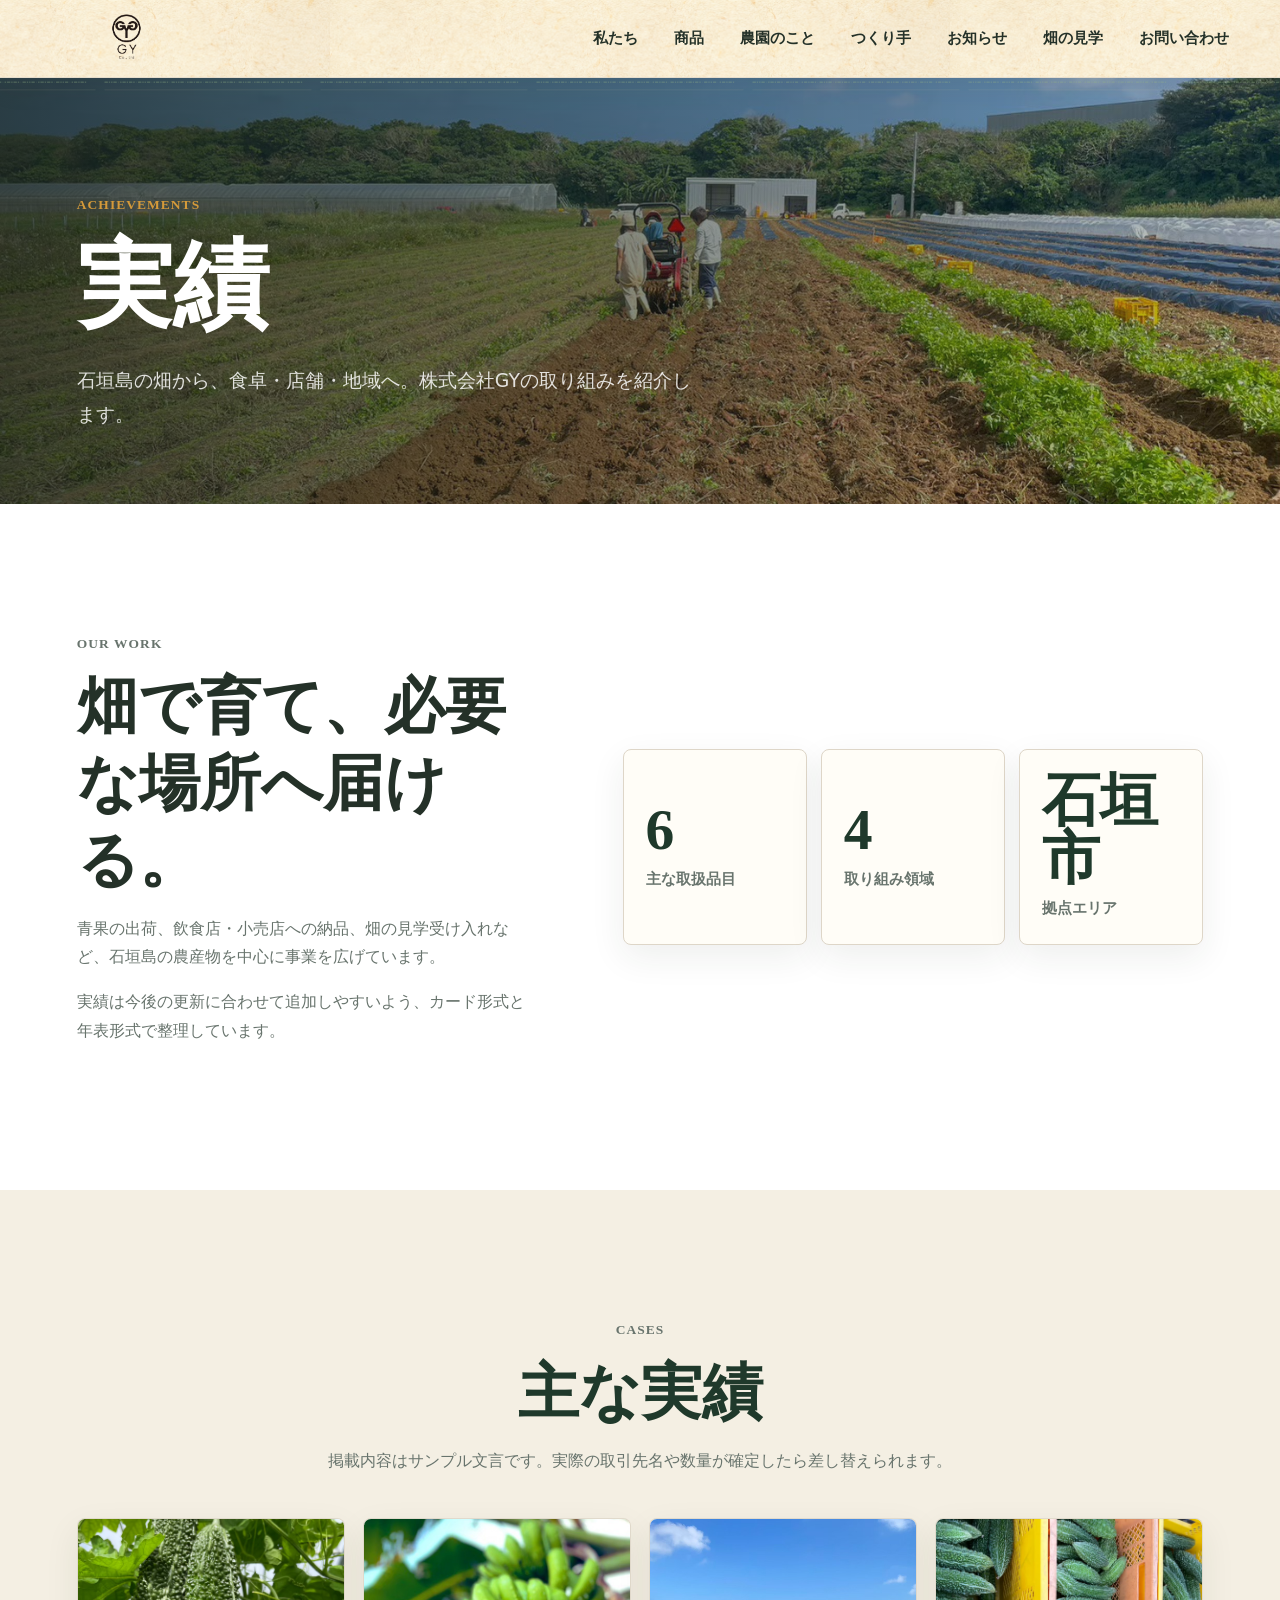
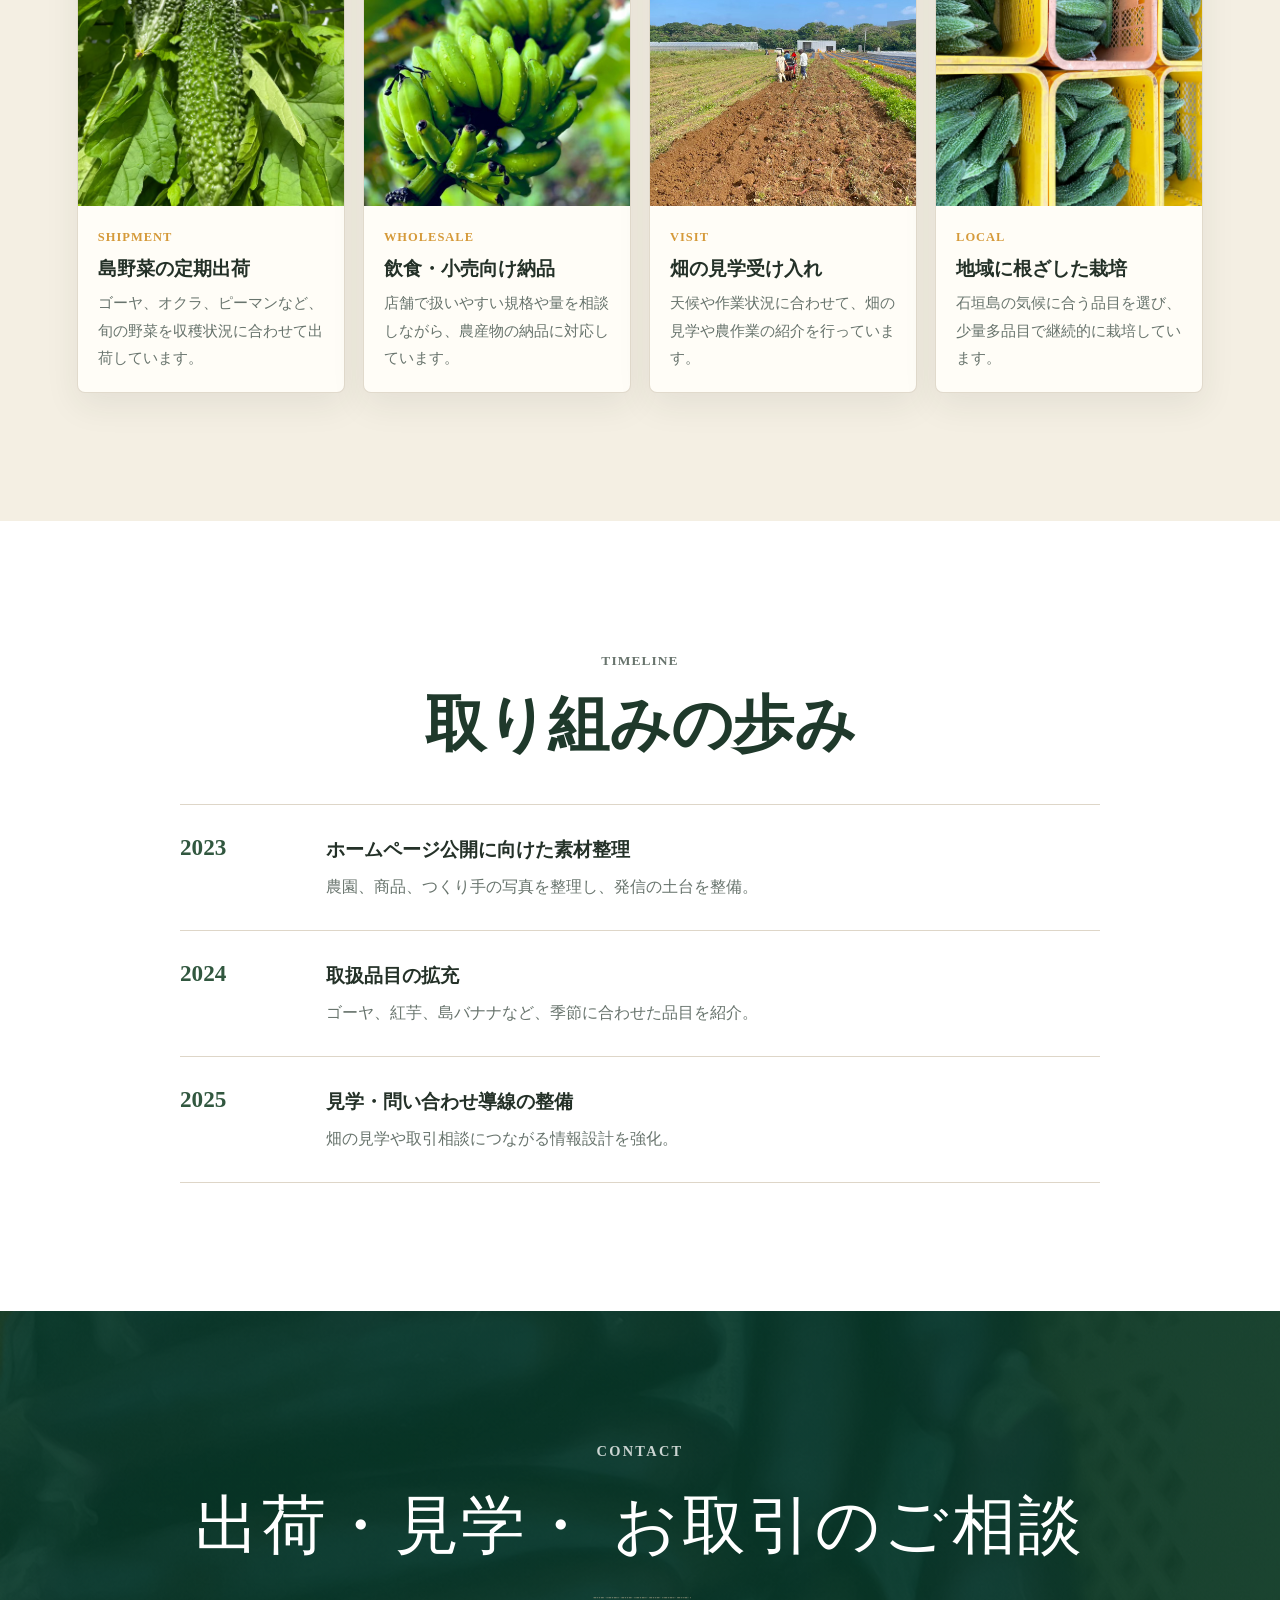
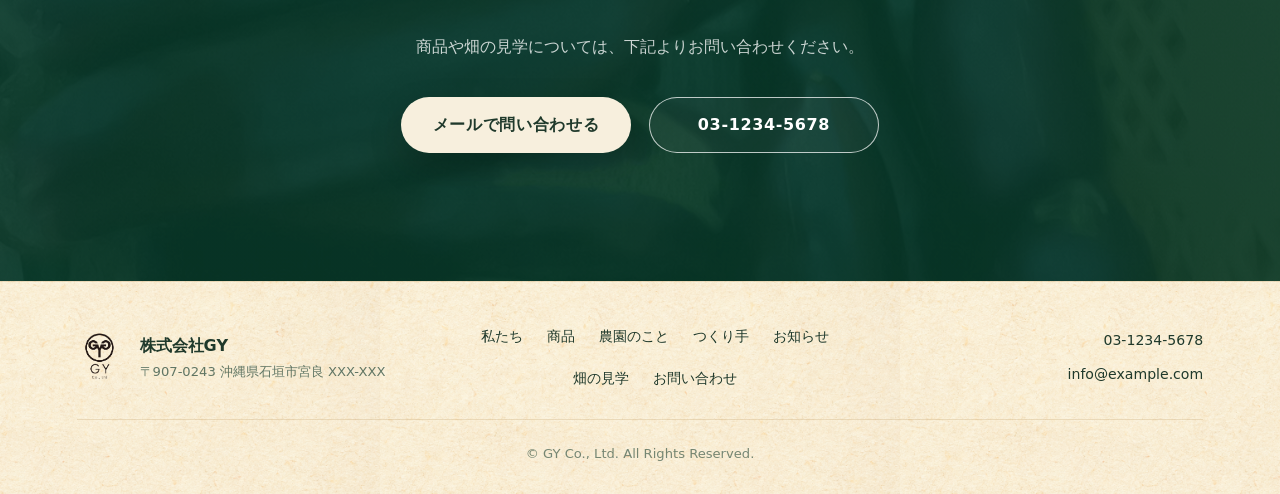
==== commit 2c7d1631: "ver1.0.1" ====
--- a/achievements.html
+++ b/achievements.html
@@ -27,14 +27,23 @@
       <img src="./img/logo_transparent.png" alt="株式会社GY" width="1122" height="1402">
     </a>
 
-    <button class="menu-button" type="button" data-menu-button aria-controls="site-nav" aria-expanded="false">
+    <button class="menu-button" type="button" data-menu-button aria-controls="site-nav" aria-expanded="false" aria-label="メニューを開く">
       <span></span>
       <span></span>
       <span></span>
       <span class="sr-only">メニュー</span>
     </button>
 
-    <nav class="site-nav" id="site-nav" data-menu>
+    <nav class="site-nav" id="site-nav" data-menu aria-label="サイトナビゲーション">
+      <div class="site-nav__drawer-header">
+        <a class="site-nav__logo" href="./index.html#top" aria-label="株式会社GY ホーム">
+          <img src="./img/logo_transparent.png" alt="株式会社GY" width="1122" height="1402" loading="lazy">
+        </a>
+        <button class="site-nav__close" type="button" data-menu-close aria-label="メニューを閉じる">
+          <span></span>
+          <span></span>
+        </button>
+      </div>
       <a href="./index.html#about">私たち</a>
       <a href="./index.html#products">商品</a>
       <a href="./index.html#farm">農園のこと</a>
@@ -152,25 +161,47 @@
       </ol>
     </section>
 
-    <section class="contact-section" aria-labelledby="achievement-contact-title">
+    <section class="contact-section" id="contact" aria-labelledby="achievement-contact-title">
       <div class="contact-inner">
-        <p class="eyebrow">Contact</p>
-        <h2 id="achievement-contact-title">実績掲載・お取引のご相談</h2>
-        <p>納品、見学、共同企画などについては、下記よりお問い合わせください。</p>
+        <p class="contact-label">Contact</p>
+        <h2 class="contact-title" id="achievement-contact-title">
+          <span>出荷・見学・</span>
+          <span>お取引のご相談</span>
+        </h2>
+        <div class="contact-divider" aria-hidden="true"></div>
+        <p>商品や畑の見学については、下記よりお問い合わせください。</p>
         <div class="contact-actions">
-          <a class="button button-primary" href="mailto:info@example.com">メールで問い合わせる</a>
-          <a class="button button-outline" href="./products.html">商品を見る</a>
+          <a class="contact-button contact-button--mail" href="mailto:info@example.com">メールで問い合わせる</a>
+          <a class="contact-button contact-button--tel" href="tel:0312345678">03-1234-5678</a>
         </div>
       </div>
     </section>
   </main>
 
   <footer class="site-footer">
-    <div>
-      <img src="./img/logo_transparent.png" alt="株式会社GY" width="1122" height="1402" loading="lazy">
-      <p>株式会社GY</p>
+    <div class="site-footer__inner">
+      <div class="site-footer__brand">
+        <img src="./img/logo_transparent.png" alt="株式会社GY" width="1122" height="1402" loading="lazy">
+        <div>
+          <p class="site-footer__name">株式会社GY</p>
+          <p class="site-footer__address">〒907-0243 沖縄県石垣市宮良 XXX-XXX</p>
+        </div>
+      </div>
+      <nav class="site-footer__nav" aria-label="フッターナビゲーション">
+        <a href="./index.html#about">私たち</a>
+        <a href="./index.html#products">商品</a>
+        <a href="./index.html#farm">農園のこと</a>
+        <a href="./index.html#members">つくり手</a>
+        <a href="./news.html">お知らせ</a>
+        <a href="./index.html#access">畑の見学</a>
+        <a href="./index.html#contact">お問い合わせ</a>
+      </nav>
+      <div class="site-footer__contact">
+        <a href="tel:0312345678">03-1234-5678</a>
+        <a href="mailto:info@example.com">info@example.com</a>
+      </div>
     </div>
-    <small>&copy; GY Co., Ltd. All Rights Reserved.</small>
+    <small class="site-footer__copyright">&copy; GY Co., Ltd. All Rights Reserved.</small>
   </footer>
 </body>
 </html>
--- a/assets/css/styles.css
+++ b/assets/css/styles.css
@@ -42,11 +42,17 @@
   inset: 0;
   z-index: 58;
   content: "";
-  background: rgba(31, 57, 43, 0.38);
+  background: rgba(12, 30, 24, 0.48);
+  backdrop-filter: blur(2px);
+  -webkit-backdrop-filter: blur(2px);
 }
 
 body.menu-open .site-header {
   z-index: 100;
+  background: transparent;
+  border-color: transparent;
+  box-shadow: none;
+  pointer-events: none;
 }
 
 img {
@@ -168,6 +174,10 @@
   transform: scaleX(1);
 }
 
+.site-nav__drawer-header {
+  display: none;
+}
+
 .menu-button {
   display: none;
 }
@@ -1119,15 +1129,16 @@
   position: relative;
   overflow: hidden;
   background:
-    linear-gradient(rgba(255, 253, 247, 0.76), rgba(255, 253, 247, 0.76)),
-    url("../img/decor/paper-leaf-wide.png") center top / cover;
+    url("../img/decor/paper-cream.png") center top / 560px auto repeat,
+    var(--color-paper);
 }
 
 .access-section::before,
 .access-section::after {
   position: absolute;
+  display: none;
   content: "";
-  background: url("../img/decor/crop-sketches.png") center / contain no-repeat;
+  background: none;
   opacity: 0.06;
   pointer-events: none;
 }
@@ -1510,6 +1521,7 @@
 .people-section::before,
 .products-section::after {
   position: absolute;
+  display: none;
   content: "";
   background-repeat: no-repeat;
   background-size: contain;
@@ -1522,15 +1534,15 @@
   left: -28px;
   width: min(26vw, 280px);
   aspect-ratio: 1;
-  background-image: url("../img/decor/leaf-flower-left.png");
+  background-image: none;
 }
 
 .products-section {
   position: relative;
   overflow: hidden;
   background:
-    linear-gradient(rgba(246, 235, 216, 0.84), rgba(246, 235, 216, 0.84)),
-    url("../img/decor/paper-leaf-wide.png") center top / cover;
+    url("../img/decor/paper-cream.png") center top / 560px auto repeat,
+    var(--color-cream);
 }
 
 .products-section::after {
@@ -1538,7 +1550,7 @@
   top: 28px;
   width: min(22vw, 250px);
   aspect-ratio: 1;
-  background-image: url("../img/decor/leaf-corner-right.png");
+  background-image: none;
   opacity: 0.08;
 }
 
@@ -1821,6 +1833,15 @@
     transform: translateY(-12px) rotate(-45deg);
   }
 
+  body.menu-open .site-header .menu-button {
+    opacity: 0;
+    pointer-events: none;
+  }
+
+  body.menu-open .brand {
+    opacity: 0;
+  }
+
   .site-nav {
     position: fixed;
     top: 0;
@@ -1832,36 +1853,110 @@
     flex-direction: column;
     align-items: stretch;
     gap: 0;
-    width: min(86vw, 360px);
+    width: min(86vw, 380px);
     max-width: calc(100vw - 24px);
     height: 100vh;
     height: 100dvh;
     visibility: hidden;
-    padding: calc(env(safe-area-inset-top) + 92px) max(22px, env(safe-area-inset-right)) 34px 22px;
+    padding: calc(22px + env(safe-area-inset-top)) max(28px, env(safe-area-inset-right)) 28px 28px;
     overflow-y: auto;
-    border-left: 1px solid var(--color-line);
+    border-left: 1px solid rgba(176, 137, 75, 0.24);
     background-color: rgba(255, 253, 247, 0.98);
     background-image: url("../img/decor/paper-cream.png");
     background-position: center top;
     background-repeat: repeat;
     background-size: 520px auto;
-    font-size: 1.32rem;
+    color: var(--color-leaf-dark);
+    font-size: 1.18rem;
     opacity: 0;
-    box-shadow: -20px 0 50px rgba(34, 49, 40, 0.18);
+    box-shadow: -18px 0 44px rgba(18, 28, 22, 0.22);
     transform: translateX(100%);
-    transition: opacity 180ms ease, visibility 180ms ease, transform 180ms ease;
-  }
-
-  .site-nav a {
+    transition: opacity 240ms ease, visibility 240ms ease, transform 320ms ease;
+    pointer-events: auto;
+  }
+
+  .site-nav__drawer-header {
+    display: flex;
+    align-items: center;
+    justify-content: space-between;
+    min-height: 58px;
+    margin-bottom: 28px;
+  }
+
+  .site-nav__logo {
+    display: inline-flex;
+    align-items: center;
+    justify-content: center;
+    width: 76px;
+    height: 58px;
+    overflow: hidden;
+  }
+
+  .site-nav__logo img {
+    width: auto;
+    height: 56px;
+    object-fit: contain;
+  }
+
+  .site-nav__close {
+    position: relative;
+    width: 48px;
+    height: 48px;
+    padding: 0;
+    border: 0;
+    background: transparent;
+  }
+
+  .site-nav__close span {
+    position: absolute;
+    top: 50%;
+    right: 9px;
+    left: 9px;
+    height: 2px;
+    background: var(--color-leaf-dark);
+  }
+
+  .site-nav__close span:first-child {
+    transform: rotate(45deg);
+  }
+
+  .site-nav__close span:last-child {
+    transform: rotate(-45deg);
+  }
+
+  .site-nav > a {
     width: 100%;
-    max-width: 280px;
-    padding: 15px 0;
-    border-bottom: 1px solid rgba(222, 214, 200, 0.42);
+    min-height: 62px;
+    display: flex;
+    align-items: center;
+    justify-content: space-between;
+    padding: 0 2px;
+    border-bottom: 1px solid rgba(176, 137, 75, 0.2);
     text-align: left;
-  }
-
-  .site-nav a::after {
-    display: none;
+    font-size: 1.18rem;
+    font-weight: 700;
+    letter-spacing: 0;
+  }
+
+  .site-nav > a::after {
+    display: block;
+    position: static;
+    width: auto;
+    height: auto;
+    content: "→";
+    color: var(--color-sun);
+    background: transparent;
+    font-size: 1rem;
+    transform: none;
+    transition: transform 180ms ease;
+  }
+
+  .site-nav > a:active::after {
+    transform: translateX(3px);
+  }
+
+  .site-nav > a[aria-current="page"]::after {
+    transform: none;
   }
 
   .site-nav.is-open {
